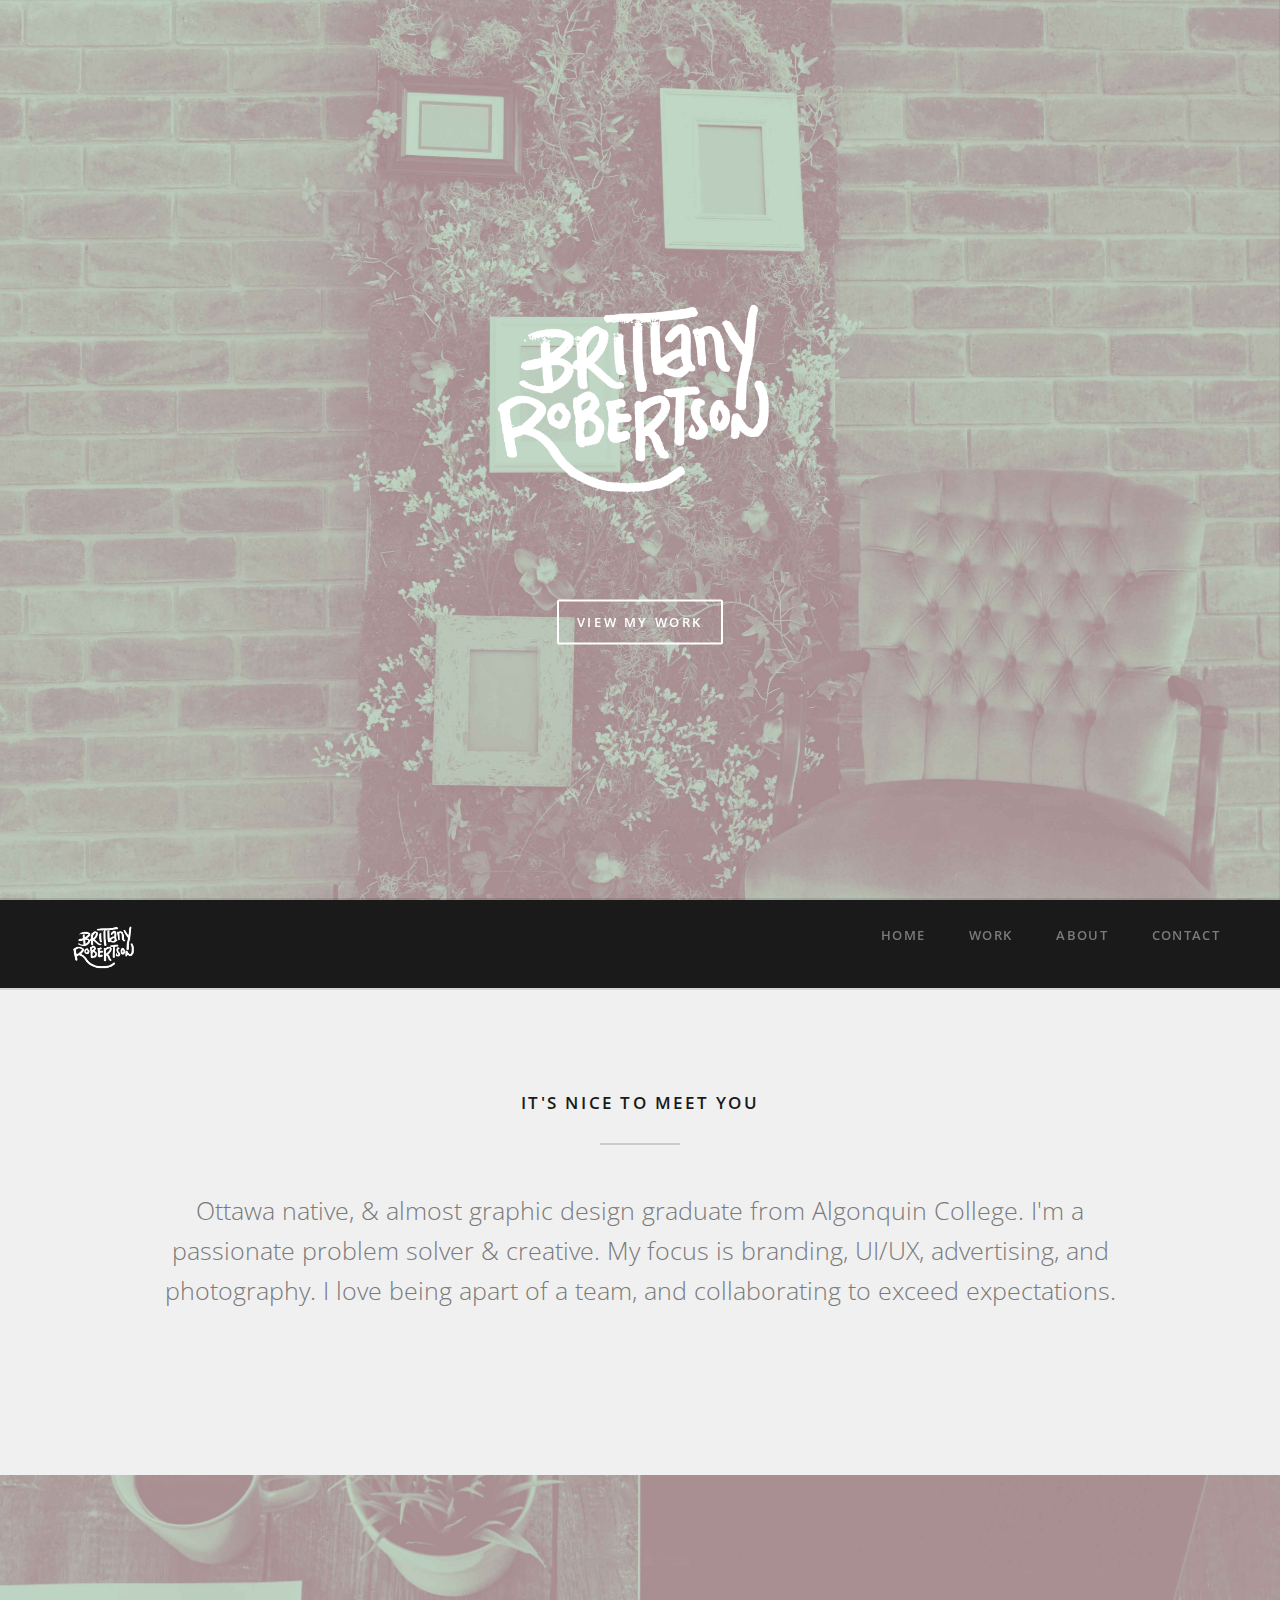
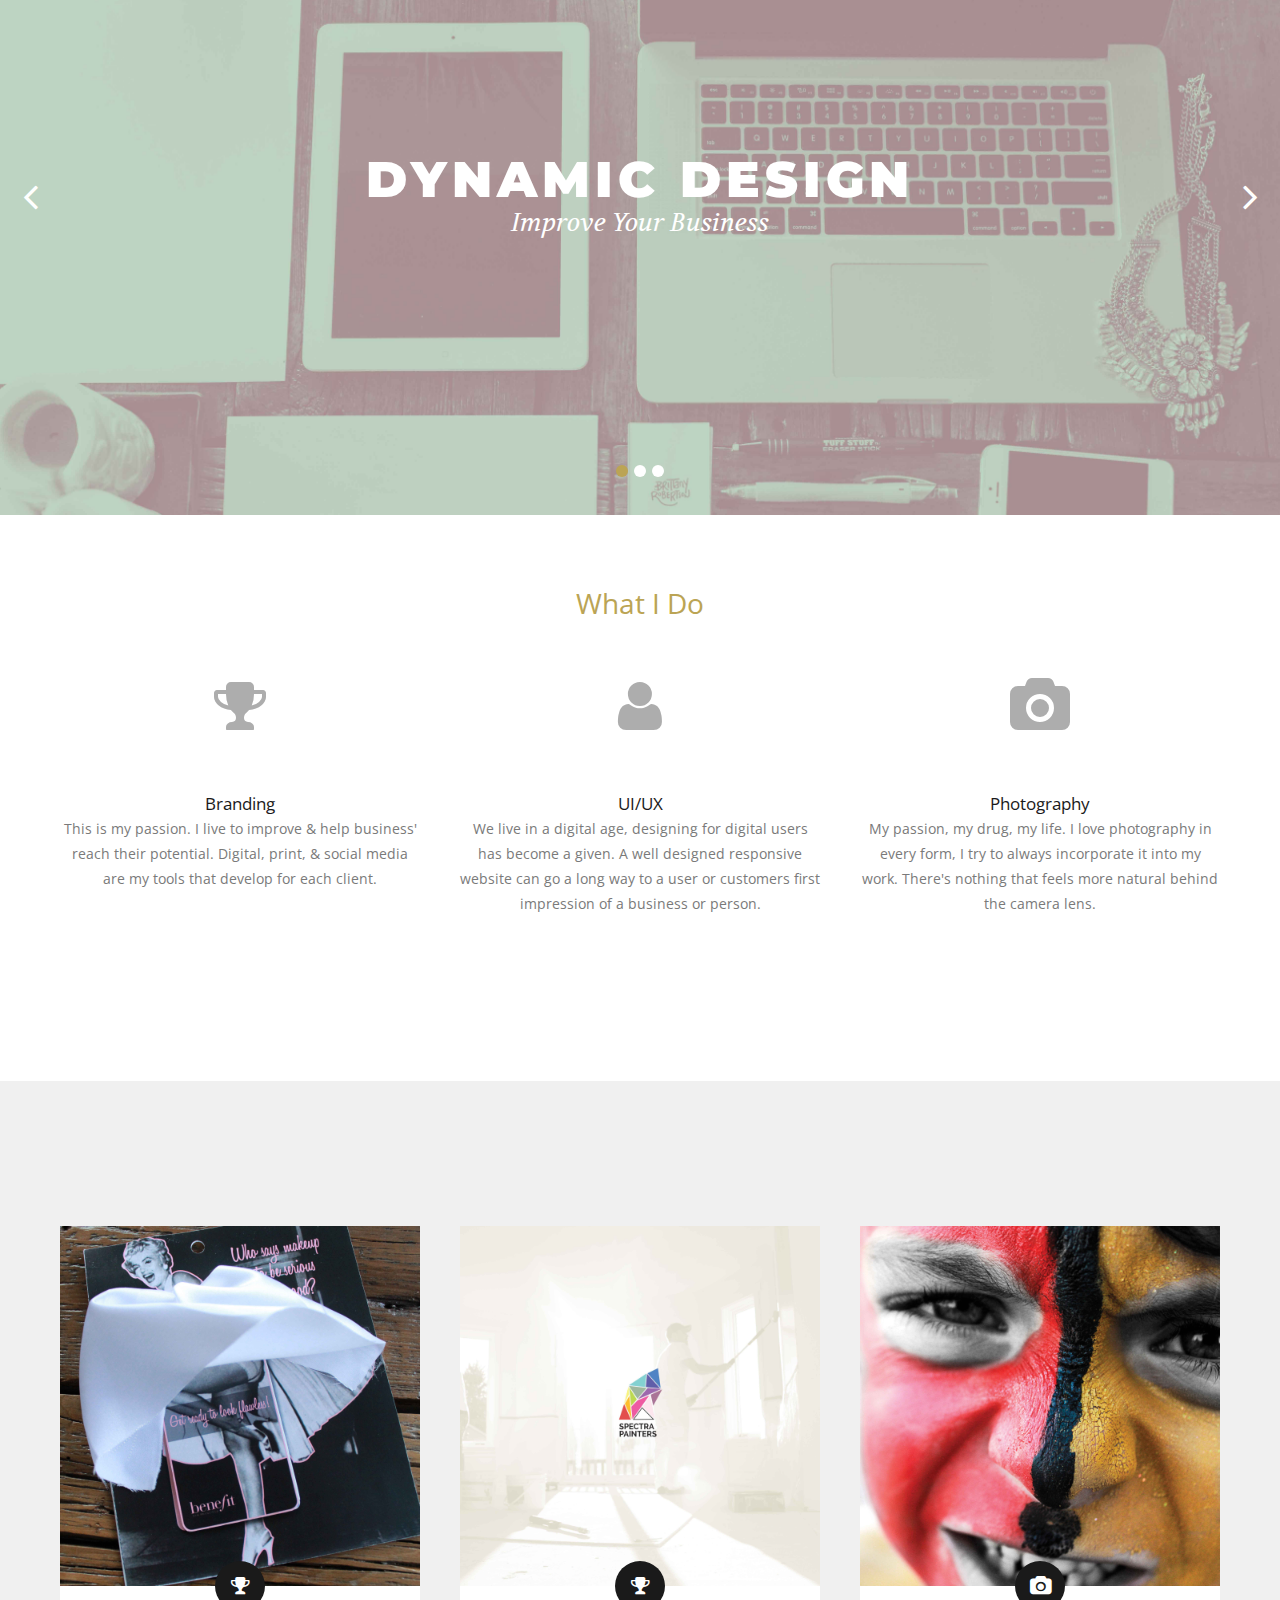
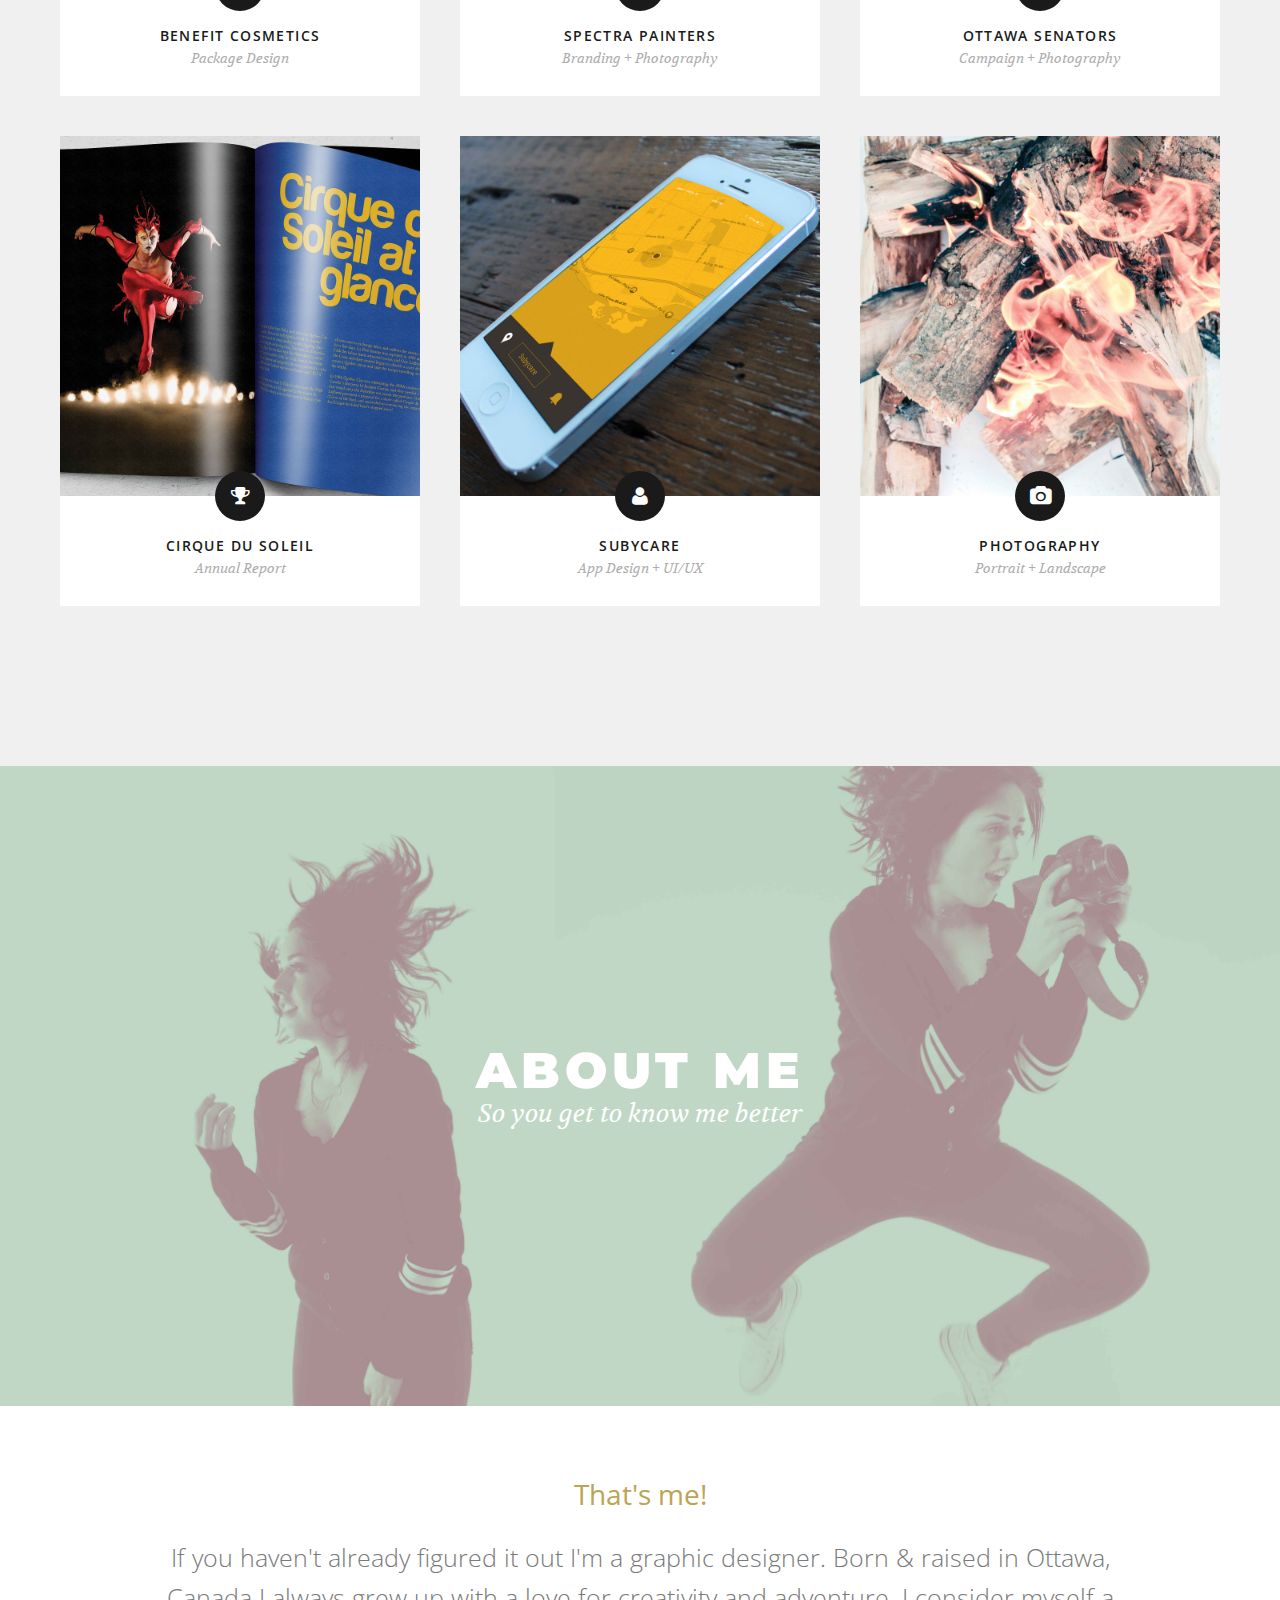
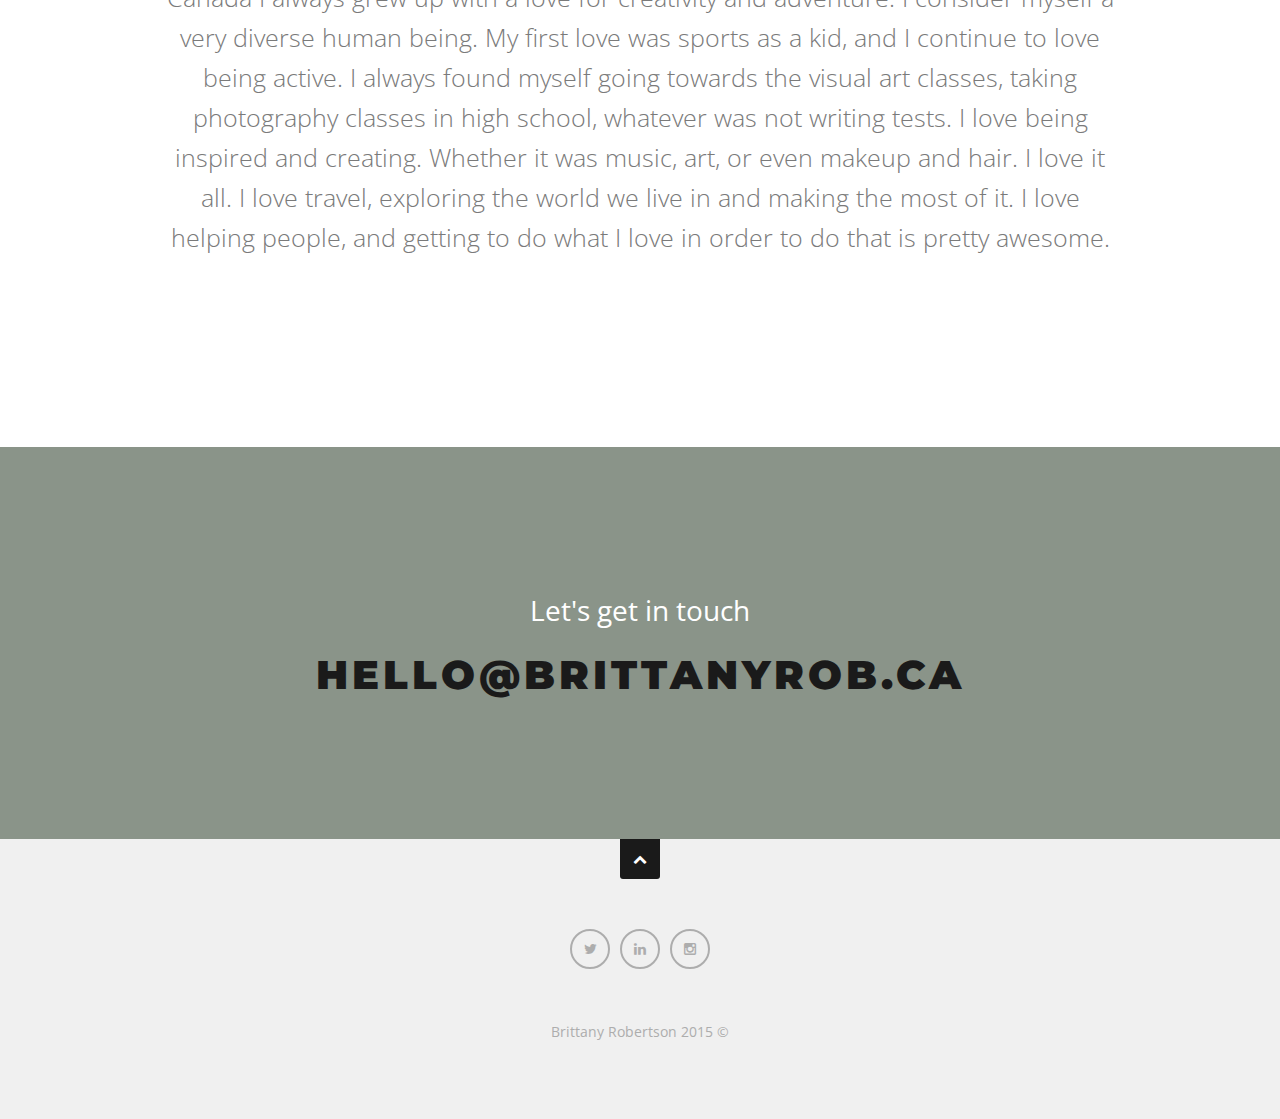
==== index.html @ 90fdb58c "." ====
<!DOCTYPE html>
<html lang="en">
<!--[if IE 7]><html lang="en" class="ie7"><![endif]-->
<!--[if IE 8]><html lang="en" class="ie8"><![endif]-->
<!--[if IE 9]><html lang="en" class="ie9"><![endif]-->
<!--[if (gt IE 9)|!(IE)]><html lang="en"><![endif]-->
<!--[if !IE]><html lang="en"><![endif]-->
<head>
	<meta charset="utf-8">
	<script src="js/lib/modernizr.js"></script>
	
	<!-- The title of your site -->
	<title>Brittany Robertson</title>
	
	<!-- Always make sure to check the robots tag -->
	<meta name="robots" content="index, nofollow">
	<meta name="graphic design portfolio" content="Brittany Robertson">
	<meta name="keywords" content="branding, design, photography">
	
	<!-- Essential viewport settings -->
	<meta name="viewport" content="width=device-width, initial-scale=1, maximum-scale=1, user-scalable=no">
	
	<!-- Fonts -->
	<link href='http://fonts.googleapis.com/css?family=Montserrat:400,700' rel='stylesheet' type='text/css'>
	<link href='http://fonts.googleapis.com/css?family=Open+Sans:400,300,700,800' rel='stylesheet' type='text/css'>
	<link href='http://fonts.googleapis.com/css?family=Volkhov:400,400italic' rel='stylesheet' type='text/css'>
	
	<!-- Essential stylesheets -->
	<link rel="stylesheet" href="css/loader.css">
	<link rel="stylesheet" href="css/lib/essentials.css">
	<link rel="stylesheet" href="css/lib/ytplayer.css">
	<link rel="stylesheet" href="css/lib/font-awesome.min.css">
	<link rel="stylesheet" href="css/lib/magnific-popup.css">
	<link rel="stylesheet" href="css/lib/jquery.bxslider.css">
	
	<!-- Main stylesheet -->
	<link rel="stylesheet" href="css/style.css">
	
	<!-- Favicon -->
	<link rel="shortcut icon" href="images/favicon.ico">
	
	<!--[if lt IE 9]>
		<script src="http://html5shim.googlecode.com/svn/trunk/html5.js"></script>
	<![endif]-->
</head>


<body>


	<!-- Preloader -->
	<div id="preloader">
		<div id="status">&nbsp;</div>
	</div>




	<!-- Home with advanced controlled background video -->
	<div id="home" class="home-wrap video">
		<div class="home-content">


			<!-- We're going to show this before the movie -->
			<div id="show-before" class="text-white">
			

				<!-- Introduction -->
				<img src="images/logo.png" alt="brittany-logo-home" width="402" height="">
				<p><a href="#work" class="button outline white smoothscroll">View my work</a></p>
			
				
			</div>


			<!-- We're going to show this after the movie and on mobile devices -->
			<div id="show-after" class="text-white">


				<!-- Logo and text -->
				<img src="images/logo.png" alt="magnum-logo-home" width="202" height="">
				


				<!-- Home menu -->
				<ul class="home-menu">
				<p><a href="#work" class="button outline white smoothscroll">View my work</a></p>
				</ul>


			</div>
		</div>
	</div>


	<!-- Background with youtube video -->
	<div class="video-container">
		<a id="video" class="fullscreen-video" data-property="{videoURL:'http://www.youtube.com/watch?v=RdIh8GiVR9I'}">The Video</a>
	</div>


	<!-- Video controls -->
	<div class="video-controls">
		<button onclick="jQuery('#video').pauseYTP()"><i class="fa fa-pause"></i></button>
		<button onclick="jQuery('#video').toggleVolume()"><i class="fa fa-volume-up"></i></button>
	</div>


	<!-- Background image to display before the video -->
	<div style="background-image: url('images/header.jpg');" class="fullscreen-img img-before"></div>


	<!-- Background image to display after the video and on mobile devices -->
	<div style="background-image: url('images/header.jpg');" class="fullscreen-img img-after"></div>




	<!-- Menu -->
	<div class="main-menu fixedmenu">
		<div class="menu-wrap">


			<!-- Your symbolic or typographic logo -->
			<a href="#home" class="smoothscroll"><img src="images/logo.png" alt="brittany logo color" width="298" height="" class="menu-logo"></a>
			<!--<h1><a href="#home" class="smoothscroll">Magnum</a></h1>-->


			<!-- The menu toggle -->
			<input type="checkbox" id="toggle" />
			<label for="toggle" class="toggle"></label>


			<!-- The menu items -->
			<ul class="menu">
				<li><a href="#home" class="smoothscroll">Home</a></li>
				<li><a href="#work" class="smoothscroll">Work</a></li>
				<li><a href="#about" class="smoothscroll">About</a></li>
				<!--<li><a href="#services" class="smoothscroll">Services</a></li>-->
				<li><a href="#contact" class="smoothscroll">Contact</a></li>
			</ul>


		</div>
	</div>




	<!-- Introduction text -->
	<section id="introduction" class="introduction">
		<div class="row">
			<div class="ten columns center">


				<!-- The title -->
				<div class="title">
					<h1>It's nice to meet you</h1>
					<hr>
				</div>

				<!-- Text and a button -->
				<p class="big thin">Ottawa native, & almost graphic design graduate from Algonquin College. I'm a passionate problem solver & creative. My focus is branding, UI/UX, advertising, and photography. I love being apart of a team, and collaborating to exceed expectations.</p>
				
			</div>
		</div>
	</section>

	<!-- Featured work -->
	<section id="work" class="featured-work">

		<!-- Featured work slider -->
		<div class="featured-work-slider">
			<ul class="bxslider" id="featured-work-slider">


				<!-- Slide 1 -->
				<li>
					<div style="background-image: url('images/desk.jpg')" class="header">
						<div class="header-center">
							<div class="centerdiv text-white">
								<h4 class="bigtext uppercase letterspace bold">Dynamic Design</h4>
								<h6 class="bigtext serif italic">Improve Your Business</h6>
							</div>
						</div>
					</div>
				</li>


				<!-- Slide 2 -->
				<li>
					<div style="background-image: url('images/spectra.jpg')" class="header">
						<div class="header-center">
							<div class="centerdiv text-white">
								<h4 class="bigtext uppercase letterspace bold">Growth</h4>
								<h6 class="bigtext serif italic">Never stop improving</h6>
							</div>
						</div>
					</div>
				</li>


				<!-- Slide 3 -->
				<li>
					<div style="background-image: url('images/benefit.jpg')" class="header">
						<div class="header-center">
							<div class="centerdiv text-white">
								<h4 class="bigtext uppercase letterspace bold">Get Connected</h4>
								<h6 class="bigtext serif italic">Use every platform</h6>
							</div>
						</div>
					</div>
				</li>


			</ul>
		</div>


		<!-- Intro text -->
		<div class="row">
			<div class="ten columns center">
				<h2 class="text-color">What I Do</h2>
				<p class="big thin"></p>
			</div>
		</div>


		<!-- 3 Columns -->
		<div class="row">


			<!-- Column 1 -->
			<div class="four columns">
				<p><i class="fa fa-trophy icon huge"></i></p>
				<h4>Branding</h4>
				<p>This is my passion. I live to improve & help business' reach their potential. Digital, print, & social media are my tools that develop for each client.</p>
			</div>


			<!-- Column 2 -->
			<div class="four columns">
				<p><i class="fa fa-user icon huge"></i></p>
				<h4>UI/UX</h4>
				<p>We live in a digital age, designing for digital users has become a given. A well designed responsive website can go a long way to a user or customers first impression of a business or person.</p>
			</div>


			<!-- Column 3 -->
			<div class="four columns">
				<p><i class="fa fa-camera icon huge"></i></p>
				<h4>Photography</h4>
				<p>My passion, my drug, my life. I love photography in every form, I try to always incorporate it into my work. There's nothing that feels more natural behind the camera lens.</p>
			</div>


		</div>
	</section>




	<!-- More work -->
	<section id="more-work" class="more-work">
		<div class="row">
			<div class="twelve columns margin-bottom">


			</div>
		</div>


		<!-- Thumbnails -->
		<div class="row margin">


			<!-- Portfolio thumb 1 -->
		<div class="four columns medium-six columns small-twelve columns fade-it">
				<div class="portfolio-thumb">
					<a class="popup-gallery" href="images/benefit-square.jpg">
					<a class="popup-gallery" href="images/benefit-square-2.jpg">
					<a class="popup-gallery" href="images/benefit-square-3.jpg">
					<a class="popup-gallery" href="images/benefit-square-4.jpg">
						<img src="images/benefit-square.jpg" alt="placeholder-thumbnail">
						<i class="fa fa-trophy"></i>
						<b>Benefit Cosmetics</b>
						<em>Package Design</em>
					</a>
				</div>
			</div>


			<!-- Portfolio thumb 2 -->
				<div class="four columns medium-six columns small-twelve columns fade-it">
				<div class="portfolio-thumb">
					<a class="popup-gallery" href="images/benefit.jpg">
					<a class="popup-gallery" href="images/spectra.jpg">
					<a class="popup-gallery" href="images/benefit-1.jpg">
					<a class="popup-gallery" href="images/benefit.jpg">
						<img src="images/spectra-square.jpg" alt="placeholder-thumbnail">
						<i class="fa fa-trophy"></i>
						<b>Spectra Painters</b>
						<em>Branding + Photography</em>
					</a>
				</div>
			</div>


			<!-- Portfolio thumb 3 -->
			<div class="four columns medium-six columns small-twelve columns fade-it">
				<div class="portfolio-thumb">
					<a class="popup-gallery" href="images/benefit.jpg">
					<a class="popup-gallery" href="images/spectra.jpg">
					<a class="popup-gallery" href="images/benefit-1.jpg">
					<a class="popup-gallery" href="images/benefit.jpg">
						<img src="images/sens-square.jpg" alt="placeholder-thumbnail">
						<i class="fa fa-camera"></i>
						<b>Ottawa Senators</b>
						<em>Campaign + Photography</em>
					</a>
				</div>
			</div>


			<!-- Portfolio thumb 4 -->
			<div class="four columns medium-six columns small-twelve columns fade-it">
				<div class="portfolio-thumb">
					<a class="popup-gallery" href="images/benefit.jpg">
					<a class="popup-gallery" href="images/spectra.jpg">
					<a class="popup-gallery" href="images/benefit-1.jpg">
					<a class="popup-gallery" href="images/benefit.jpg">
						<img src="images/cirque-square.jpg" alt="placeholder-thumbnail">
						<i class="fa fa-trophy"></i>
						<b>Cirque Du Soleil</b>
						<em>Annual Report</em>
					</a>
				</div>
			</div>


			<!-- Portfolio thumb 5 -->
			<div class="four columns medium-six columns small-twelve columns fade-it">
				<div class="portfolio-thumb">
					<a class="popup-gallery" href="images/benefit.jpg">
					<a class="popup-gallery" href="images/spectra.jpg">
					<a class="popup-gallery" href="images/benefit-1.jpg">
					<a class="popup-gallery" href="images/benefit.jpg">
						<img src="images/subycare-square.jpg" alt="placeholder-thumbnail">
						<i class="fa fa-user"></i>
						<b>Subycare</b>
						<em>App Design + UI/UX</em>
					</a>
				</div>
			</div>


			<!-- Portfolio thumb 6 -->
			<div class="four columns medium-six columns small-twelve columns fade-it">
				<div class="portfolio-thumb">
					<a class="popup-gallery" href="images/benefit.jpg">
					<a class="popup-gallery" href="images/spectra.jpg">
					<a class="popup-gallery" href="images/benefit-1.jpg">
					<a class="popup-gallery" href="images/benefit.jpg">
						<img src="images/fire-square.jpg" alt="placeholder-thumbnail">
						<i class="fa fa-camera"></i>
						<b>Photography</b>
						<em>Portrait + Landscape</em>
					</a>
				</div>
			</div>


		</div>
	</section>

	<!-- About me -->
	<section id="about" class="about">

		<!-- About header -->
		<div style="background-image: url('images/me.jpg')" class="header">
			<div class="header-center">
				<div class="centerdiv text-white">


					<!-- Text on the header -->
					<h4 class="bigtext uppercase letterspace bold">About Me</h4>
					<h6 class="bigtext serif italic">So you get to know me better</h6>


				</div>
			</div>
		</div>


		<!-- About introduction -->
		<div class="row">
			<div class="ten columns center margin-bottom">
				<h2 class="text-color">That's me!</h2>
				<p class="big thin">If you haven't already figured it out I'm a graphic designer. Born & raised in Ottawa, Canada I always grew up with a love for creativity and adventure. I consider myself a very diverse human being. My first love was sports as a kid, and I continue to love being active. I always found myself going towards the visual art classes, taking photography classes in high school, whatever was not writing tests. I love being inspired and creating. Whether it was music, art, or even makeup and hair. I love it all. I love travel, exploring the world we live in and making the most of it. I love helping people, and getting to do what I love in order to do that is pretty awesome.</p>
			</div>
		</div>


		</div>
	</section>




	<!-- Services 
	<section id="services" class="services">
		<div class="row">
			<div class="twelve columns">


				<!-- The title 
				<div class="title">
					<h1>Services</h1>
					<hr>
				</div>


				<!-- Slider controls 
				<h2 class="text-color">How may I help you today?</h2>
				<p>
					<a id="services-prev" href="javascript:void(0)"><i class="fa fa-chevron-left icon arrow-next outline color attached"></i></a>
					<a id="services-next" href="javascript:void(0)"><i class="fa fa-chevron-right icon arrow-prev outline color attached"></i></a>
				</p>


			</div>
		</div>


		<!-- Services slider 
		<div class="row">
			<div class="list_carousel">
				<ul id="services-slider">


					<!-- Service 1 
					<li class="service-item">
						<img src="images/placeholder-service.png" alt="placeholder-service">
						<i class="fa fa-trophy"></i>
						<h4>Branding</h4>
						<p> Lorem ipsum dolor sit amet, consectetuer adipiscing elit. Aenean commodo ligula eget dolor aenean massa branding.</p>
						<h5 class="serif italic">Starting at $599,00</h5>
						<ul>
							<li>8 Concept Sketches</li>
							<li>2 Premium Fonts</li>
							<li>Free Burgers</li>
						</ul>
						<p><a href="#contact" class="button outline smoothscroll">Order service</a></p>
					</li>


					<!-- Service 2 
					<li class="service-item">
						<img src="images/placeholder-service.png" alt="placeholder-service">
						<i class="fa fa-star"></i>
						<h4>Graphic Design</h4>
						<p> Lorem ipsum dolor sit amet, consectetuer adipiscing elit. Aenean commodo ligula eget dolor aenean massa design.</p>
						<h5 class="serif italic">Starting at $699,00</h5>
						<ul>
							<li>16 Hours Designing</li>
							<li>Card Designs Included</li>
							<li>Free Soda's</li>
						</ul>
						<p><a href="#contact" class="button outline smoothscroll">Order service</a></p>
					</li>


					<!-- Service 3 
					<li class="service-item">
						<img src="images/placeholder-service.png" alt="placeholder-service">
						<i class="fa fa-camera-retro"></i>
						<h4>Photography</h4>
						<p> Lorem ipsum dolor sit amet, consectetuer adipiscing elit. Aenean commodo ligula eget dolor aenean massa photo.</p>
						<h5 class="serif italic">Starting at $799,00</h5>
						<ul>
							<li>8 Hours Shooting</li>
							<li>Lightbox Effects</li>
							<li>Free Candy</li>
						</ul>
						<p><a href="#contact" class="button outline smoothscroll">Order service</a></p>
					</li>


					<!-- Service 4 
					<li class="service-item">
						<img src="images/placeholder-service.png" alt="placeholder-service">
						<i class="fa fa-desktop"></i>
						<h4>Webdesign</h4>
						<p> Lorem ipsum dolor sit amet, consectetuer adipiscing elit. Aenean commodo ligula eget dolor aenean massa webdesign.</p>
						<h5 class="serif italic">Starting at $899,00</h5>
						<ul>
							<li>24 Hours Designing</li>
							<li>Unlimited Colors</li>
							<li>Free Pixels</li>
						</ul>
						<p><a href="#contact" class="button outline smoothscroll">Order service</a></p>
					</li>


				</ul>
				<div class="clearfix"></div>
			</div>
		</div>
	</section>




	<!-- Quotes 
	<section class="quote">
		<div class="header medium">
			<div class="header-center">
				<div class="centerdiv text-white">
					<ul id="quote-slider" class="bxslider">


						<!-- Quote 1 
						<li>
							<h4 class="bigtext"><q>There's a difference between showing info and telling stories.</q></h4>
							<h6 class="bigtext serif italic">&mdash; J. Doe, CEO Company Inc &mdash;</h6>
						</li>


						<!-- Quote 2 
						<li>
							<h4 class="bigtext"><q>Magnum is made to tell a story.</q></h4>
							<h6 class="bigtext serif italic">&mdash; T. Sawyer, Freelance Developer &mdash;</h6>
						</li>


						<!-- Quote 3 
						<li>
							<h4 class="bigtext"><q>Design is where science and art break even</q></h4>
							<h6 class="bigtext serif italic">&mdash; R. Mathew &mdash;</h6>
						</li>


					</ul>
				</div>
			</div>
		</div>
		<a href="javascript:void(0)" id="quote-prev" class="bx-outer-prev"></a>
		<a href="javascript:void(0)" id="quote-next" class="bx-outer-next"></a>
	</section>

//-->


	<!-- Contact -->
	<section id="contact" class="contact">
		<div class="row">
			<div class="ten columns center">


				<!-- The title -->
				<div class="title">
					
					
				</div>


				<!-- Intro text -->
				<h2 class="text-white">Let's get in touch</h2>
				<a href="mailto:hello@brittanyrob.ca"><h5 class="bigtext letterspace uppercase bold no-margin">hello@brittanyrob.ca</h5>
				
				
			</div>
		</div>
	</section>
	


	<!-- The footer -->
	<section class="footer-two">
		<div class="row">
			<div class="twelve columns">


				<!-- Back to top button -->
				<p><a href="#home" class="smoothscroll"><i class="fa fa-chevron-up icon arrow-top"></i></a></p>


				<!-- Social icons -->
				<p>
					<a href="https://twitter.com/brittanyrob"><i class="fa fa-twitter icon outline light"></i></a>
					<a href="https://www.linkedin.com/profile/view?id=228797500&trk=hp-identity-photo"><i class="fa fa-linkedin icon outline light"></i></a>
					<a href="https://instagram.com/brittanyrob/"><i class="fa fa-instagram icon outline light"></i></a>
				</p>


				<!-- Credits -->
				<p class="text-light">Brittany Robertson 2015 © <a href="http://themeforest.net/user/Pixel-Stuff" target="blank" class="underline"></a><br>
				 <i class=""></i></p>


			</div>
		</div>
	</section>


	<!-- Javascript -->
	<script src="js/lib/jquery.min.js"></script>
	<script src="js/lib/jquery.fittext.js"></script>
	<script src="js/lib/jquery.magnific-popup.min.js"></script>
	<script src="js/lib/jquery.bxslider.min.js"></script>
	<script src="js/lib/jquery.sticky.js"></script>
	<script src="js/lib/jquery.equal.js"></script>
	
	<!-- Basic functions -->
	<script src="js/main.js"></script>
	
	<!-- Specific functions for this page -->
	<script src="js/lib/jquery.ytplayer.js"></script>
	<script src="js/index.js"></script>
	
	<!-- Scripts for the services slider -->
	<script src="js/lib/jquery.touchswipe.min.js"></script>
	<script src="js/lib/jquery.caroufredsel.min.js"></script>
	<script src="js/services-slider.js"></script>


	<!-- Preloader -->
	<script type="text/javascript">
		//<![CDATA[
		$(window).load(function() { // makes sure the whole site is loaded
			$('#status').fadeOut(); // will first fade out the loading animation
				$('#preloader').delay(350).fadeOut('slow'); // will fade out the white DIV that covers the website.
			$('body').delay(350).css({'overflow-y':'visible'});
		})
		//]]>
	</script>


</body>
</html>
---- css/loader.css ----
#preloader {
position: fixed;
top: 0;
left: 0;
right: 0;
bottom: 0;
background-color: #ffffff;
z-index: 999;
}

#status {
width: 200px;
height: 200px;
position: absolute;
left: 50%;
top: 50%;
background-image: url(../images/status.gif);
background-repeat: no-repeat;
background-position: center;
margin: -100px 0 0 -100px;
}
---- css/lib/essentials.css ----
html, body {
height: 100%;
min-height: 100#;
}

body {
overflow-x: hidden;
padding: 0;
}

/* Tim Pietrusky advanced checkbox hack (Android <= 4.1.2) */
body{ -webkit-animation: bugfix infinite 1s; }
@-webkit-keyframes bugfix { from {padding:0;} to {padding:0;} }

/* Eric Meyer's Reset CSS v2.0 - http://cssreset.com */
html,body,div,span,applet,object,iframe,h1,h2,h3,h4,h5,h6,p,blockquote,pre,a,abbr,acronym,address,big,cite,code,del,dfn,em,img,ins,kbd,q,s,samp,small,strike,strong,sub,sup,tt,var,b,u,i,center,dl,dt,dd,ol,ul,li,fieldset,form,label,legend,table,caption,tbody,tfoot,thead,tr,th,td,article,aside,canvas,details,embed,figure,figcaption,footer,header,hgroup,menu,nav,output,ruby,section,summary,time,mark,audio,video{border:0;font-size:100%;font:inherit;vertical-align:baseline;margin:0;padding:0}article,aside,details,figcaption,figure,footer,header,hgroup,menu,nav,section{display:block}body{line-height:1}ol,ul{list-style:none}blockquote,q{quotes:none}blockquote:before,blockquote:after,q:before,q:after{content:none}table{border-collapse:collapse;border-spacing:0}

/* Other resets */
* {
margin: 0;
padding: 0;
border: 0;
-webkit-tap-highlight-color: rgba(255, 255, 255, 0)!important; 
-webkit-focus-ring-color: rgba(255, 255, 255, 0)!important; 
outline: none!important;
}

/* Typography resets */
html {
font-size: 1em; /* 1 */
-webkit-text-size-adjust: 1em; /* 2 */
-ms-text-size-adjust: 1em; /* 2 */
}

body {
vertical-align: baseline;
}

html,
button,
input,
select,
textarea {
font-family: sans-serif;
}

/* Apply a natural box layout model to all elements */
*, *:before, *:after {
-webkit-box-sizing: border-box;
-moz-box-sizing: border-box;
box-sizing: border-box;
}

/* No outlines */
a:focus {
outline: 0;
}

a:hover,
a:active {
outline: 0;
}

/* Responsive images placed in a row to save a conflict with fullscreen background images */
.row img {
max-width: 100%;
vertical-align: middle;
}

/* Iframes */
iframe {
border: 0;
}

iframe,
object,
embed {
max-width: 100%;
}

/* Code */
pre {
white-space: pre-wrap;
white-space: -moz-pre-wrap;
white-space: -pre-wrap;
white-space: -o-pre-wrap;
word-wrap: break-word;
}

pre {
padding: 10px;
background: #eeeeee;
border: 1px solid #cccccc;
white-space: pre-wrap;
}

pre code {
color: #333333;
}

code {
font-family: Courier New, monospace;
font-size: 14px;
}

code span {
color: #33aa33;
font-weight: bold;
}

/* Standard form elements */
form {
margin: 0;
padding: 0;
display: block;
}

input[type=text],
input[type=url],
input[type=tel],
input[type=number],
input[type=email],
textarea {
width: 100%;
height: 40px;
display: block;
border: 2px solid #ffffff;
background: #ffffff;
font-size: 16px;
padding-left: 6px;
border-radius: 0;
margin-bottom: 20px;
}

textarea {
padding-top: 9px;
overflow: auto;
vertical-align: top;
resize: none;
}

.placeholder {
color: #808080;
}

:-moz-placeholder {
color: #808080;
}

::-moz-placeholder {
color: #808080;
}

:-ms-input-placeholder {
color: #808080;
}

::-webkit-input-placeholder {
color: #808080;
}

input:focus,
textarea:focus {
outline: 0;
border-color: #c0c0c0;
color: #333333;
}

input.error,
textarea.error {
border-color: red;
}

/* Shape effects */
.circle {
-webkit-border-radius: 50%;
		border-radius: 50%; 
}

.rounded {
-webkit-border-radius: 5px;
		border-radius: 5px;
}

/* Aligning */
.alignleft,
img.alignleft {
text-align: left;
}

.alignright,
img.alignright {
text-align: right;
}

.aligncenter,
img.aligncenter {
text-align: center;
}

.alignnone,
img.alignnone {
text-align: inherit;
}

img.alignleft {
display: inline-block;
float: left;
margin-right: 25px;
margin-bottom: 25px;
}

img.alignright {
display: inline-block;
float: right;
margin-left: 25px;
margin-bottom: 25px;
}

img.aligncenter {
display: block;
margin: 0 auto 25px;
}

img:after {
clear: both;
}

/* Margins */
img {
margin-bottom: 25px;
}

.no-margin {
margin-top: 0;
margin-bottom: 0;
}

.margin-all {
margin: 25px;
}

.margin {
margin-top: 25px;
margin-bottom: 25px;
}

.margin-top {
margin-top: 25px;
}

.margin-bottom {
margin-bottom: 25px;
}

.margin-big {
margin-top: 50px;
margin-bottom: 50px;
}

.margin-all-big {
margin: 50px;
}

.margin-top-big {
margin-top: 50px;
}

.margin-bottom-big {
margin-bottom: 50px;
}

.margin-small {
margin-top: 10px;
margin-bottom: 10px;
}

.margin-all-small {
margin: 10px;
}

.margin-top-small {
margin-top: 10px;
}

.margin-bottom-small {
margin-bottom: 10px;
}

/* Styles for Magnific Popup */
.mfp-container {
padding: 0;
}

.inline-popup {
position: relative;
background: #ffffff;
padding: 20px;
width: auto;
max-width: 600px;
margin: 0 auto;
}

.inline-popup.fullheight {
height: 100%;
min-height: 100vh;
}

.inline-popup.fullscreen {
width: 100%;
max-width: 100%;
height: 100%;
min-height: 100vh;
}

.soundcloud-popup .mfp-iframe {
height: 182px;
}

/*
Default grid
Large grid - 1200+ screens
Tablet grid - Tablet portrait
Medium grid - Smartphone landscape
Small grid - Smartphone portrait
Clearing the grid
*/

/* Default 960 grid with 40px gutter */
.row { position: relative; width: 960px; margin: 0 auto; }
.column, .columns { float: left; display: inline; margin-left: 20px; margin-right: 20px; }
.row.margin > .column, .row.margin > .columns { margin: 20px; }
.row.margin-bottom > .column, .row.margin-bottom > .columns { margin-bottom: 40px; }

/* Base grid */
.one.column,
.one.columns { width: 40px; }
.two.columns { width: 120px; }
.three.columns { width: 200px; }
.four.columns { width: 280px; }
.five.columns { width: 360px; }
.six.columns { width: 440px; }
.seven.columns { width: 520px; }
.eight.columns { width: 600px; }
.nine.columns { width: 680px; }
.ten.columns { width: 760px; }
.eleven.columns { width: 840px; }
.twelve.columns { width: 920px; }

/* Offsets */
.offset-by-one { margin-left: 100px; }
.offset-by-two { margin-left: 180px; }
.offset-by-three { margin-left: 260px; }
.offset-by-four { margin-left: 340px; }
.offset-by-five { margin-left: 420px; }
.offset-by-six { margin-left: 500px; }
.offset-by-seven { margin-left: 580px; }
.offset-by-eight { margin-left: 660px; }
.offset-by-nine { margin-left: 740px; }
.offset-by-ten { margin-left: 820px; }
.offset-by-eleven { margin-left: 900px; }

/* Centering the grid */
.one.column.center,
.one.columns.center { margin-left: 460px; }
.two.columns.center { margin-left: 420px; }
.three.columns.center { margin-left: 380px; }
.four.columns.center { margin-left: 340px; }
.five.columns.center { margin-left: 300px; }
.six.columns.center { margin-left: 260px; }
.seven.columns.center { margin-left: 220px; }
.eight.columns.center { margin-left: 180px; }
.nine.columns.center { margin-left: 140px; }
.ten.columns.center { margin-left: 100px; }
.eleven.columns.center { margin-left: 60px; }
.twelve.columns.center { margin-left: 20px; }

/* Large */
@media only screen and (min-width: 1200px) {

.row { width: 1200px; }
.column, .columns { margin-left: 20px; margin-right: 20px; }
.row.margin > .column, .row.margin > .columns { margin: 20px; }
.row.margin-bottom > .column, .row.margin-bottom > .columns { margin-bottom: 40px; }

.one.column,
.one.columns { width: 60px; }
.two.columns { width: 160px; }
.three.columns { width: 260px; }
.four.columns { width: 360px; }
.five.columns { width: 460px; }
.six.columns { width: 560px; }
.seven.columns { width: 660px; }
.eight.columns { width: 760px; }
.nine.columns { width: 860px; }
.ten.columns { width: 960px; }
.eleven.columns { width: 1060px; }
.twelve.columns { width: 1160px; }

/* Offsets */
.offset-by-one { margin-left: 120px; }
.offset-by-two { margin-left: 220px; }
.offset-by-three { margin-left: 320px; }
.offset-by-four { margin-left: 420px; }
.offset-by-five { margin-left: 520px; }
.offset-by-six { margin-left: 620px; }
.offset-by-seven { margin-left: 720px; }
.offset-by-eight { margin-left: 820px; }
.offset-by-nine { margin-left: 920px; }
.offset-by-ten { margin-left: 1020px; }
.offset-by-eleven { margin-left: 1120px; }

/* Centering the grid */
.one.column.center,
.one.columns.center { margin-left: 570px; }
.two.columns.center { margin-left: 520px; }
.three.columns.center { margin-left: 470px; }
.four.columns.center { margin-left: 420px; }
.five.columns.center { margin-left: 370px; }
.six.columns.center { margin-left: 320px; }
.seven.columns.center { margin-left: 270px; }
.eight.columns.center { margin-left: 220px; }
.nine.columns.center { margin-left: 170px; }
.ten.columns.center { margin-left: 120px; }
.eleven.columns.center { margin-left: 70px; }
.twelve.columns.center { margin-left: 20px; }

}

/* Tablet */
@media only screen and (min-width: 768px) and (max-width: 959px) {

.row { width: 720px; }
.column, .columns { margin-left: 15px; margin-right: 15px; }
.row.margin > .column, .row.margin > .columns { margin: 15px; }
.row.margin-bottom > .column, .row.margin-bottom > .columns { margin-bottom: 30px; }

.one.column,
.one.columns { width: 30px; }
.two.columns { width: 90px; }
.three.columns { width: 150px; }
.four.columns { width: 210px; }
.five.columns { width: 270px; }
.six.columns { width: 330px; }
.seven.columns { width: 390px; }
.eight.columns { width: 450px; }
.nine.columns { width: 510px; }
.ten.columns { width: 570px; }
.eleven.columns { width: 630px; }
.twelve.columns { width: 690px; }

/* Offsets */
.offset-by-one { margin-left: 75px; }
.offset-by-two { margin-left: 135px; }
.offset-by-three { margin-left: 195px; }
.offset-by-four { margin-left: 255px; }
.offset-by-five { margin-left: 315px; }
.offset-by-six { margin-left: 375px; }
.offset-by-seven { margin-left: 435px; }
.offset-by-eight { margin-left: 495px; }
.offset-by-nine { margin-left: 555px; }
.offset-by-ten { margin-left: 615px; }
.offset-by-eleven { margin-left: 675px; }

/* Centering the grid */
.one.column.center,
.one.columns.center { margin-left: 345px; }
.two.columns.center { margin-left: 315px; }
.three.columns.center { margin-left: 285px; }
.four.columns.center { margin-left: 255px; }
.five.columns.center { margin-left: 225px; }
.six.columns.center { margin-left: 195px; }
.seven.columns.center { margin-left: 165px; }
.eight.columns.center { margin-left: 135px; }
.nine.columns.center { margin-left: 105px; }
.ten.columns.center { margin-left: 75px; }
.eleven.columns.center { margin-left: 45px; }
.twelve.columns.center { margin-left: 15px; }

/* Special layout grid */
.tablet-one.column,
.tablet-one.columns { width: 30px; }
.tablet-two.columns { width: 90px; }
.tablet-three.columns { width: 150px; }
.tablet-four.columns { width: 210px; }
.tablet-five.columns { width: 270px; }
.tablet-six.columns { width: 330px; }
.tablet-seven.columns { width: 390px; }
.tablet-eight.columns { width: 450px; }
.tablet-nine.columns { width: 510px; }
.tablet-ten.columns { width: 570px; }
.tablet-eleven.columns { width: 630px; }
.tablet-twelve.columns { width: 690px; }

}

/* Medium */
@media only screen and (min-width: 480px) and (max-width: 767px) {

.row { width: 480px; }
.columns, .column { margin-left: 8px; margin-right: 8px; }
.row.margin > .column, .row.margin > .columns { margin: 8px; }
.row.margin-bottom > .column, .row.margin-bottom > .columns { margin-bottom: 16px; }

.one.column,
.one.columns,
.two.columns,
.three.columns,
.four.columns,
.five.columns,
.six.columns,
.seven.columns,
.eight.columns,
.nine.columns,
.ten.columns,
.eleven.columns,
.twelve.columns { width: 464px; }

/* Offsets */
.offset-by-one,
.offset-by-two,
.offset-by-three,
.offset-by-four,
.offset-by-five,
.offset-by-six,
.offset-by-seven,
.offset-by-eight,
.offset-by-nine,
.offset-by-ten,
.offset-by-eleven { margin-left: 8px; }

/* Centering the grid */
.one.column.center,
.one.columns.center,
.two.columns.center,
.three.columns.center,
.four.columns.center,
.five.columns.center,
.six.columns.center,
.seven.columns.center,
.eight.columns.center,
.nine.columns.center,
.ten.columns.center,
.eleven.columns.center,
.twelve.columns.center { margin-left: 8px; }

/* Special layout grid */
.medium-one.column,
.medium-one.columns { width: 24px; }
.medium-two.columns { width: 64px; }
.medium-three.columns { width: 104px; }
.medium-four.columns { width: 144px; }
.medium-five.columns { width: 184px; }
.medium-six.columns { width: 224px; }
.medium-seven.columns { width: 264px; }
.medium-eight.columns { width: 304px; }
.medium-nine.columns { width: 344px; }
.medium-ten.columns { width: 384px; }
.medium-eleven.columns { width: 424px; }
.medium-twelve.columns { width: 464px; }

}

/* Small */
@media only screen and (max-width: 479px) {

.row { width: 312px; }
.columns, .column { margin-left: 5px; margin-right: 5px; }
.row.margin > .column, .row.margin > .columns { margin: 5px; }
.row.margin-bottom > .column, .row.margin-bottom > .columns { margin-bottom: 10px; }

.one.column,
.one.columns,
.two.columns,
.three.columns,
.four.columns,
.five.columns,
.six.columns,
.seven.columns,
.eight.columns,
.nine.columns,
.ten.columns,
.eleven.columns,
.twelve.columns { width: 302px; }

/* Offsets */
.offset-by-one,
.offset-by-two,
.offset-by-three,
.offset-by-four,
.offset-by-five,
.offset-by-six,
.offset-by-seven,
.offset-by-eight,
.offset-by-nine,
.offset-by-ten,
.offset-by-eleven { margin-left: 5px; }

/* Centering the grid */
.one.column.center,
.one.columns.center,
.two.columns.center,
.three.columns.center,
.four.columns.center,
.five.columns.center,
.six.columns.center,
.seven.columns.center,
.eight.columns.center,
.nine.columns.center,
.ten.columns.center,
.eleven.columns.center,
.twelve.columns.center { margin-left: 5px; }

/* Special layout grid */
.small-one.column,
.small-one.columns { width: 16px; }
.small-two.columns { width: 42px; }
.small-three.columns { width: 68px; }
.small-four.columns { width: 94px; }
.small-five.columns { width: 120px; }
.small-six.columns { width: 146px; }
.small-seven.columns { width: 172px; }
.small-eight.columns { width: 198px; }
.small-nine.columns { width: 224px; }
.small-ten.columns { width: 250px; }
.small-eleven.columns { width: 276px; }
.small-twelve.columns { width: 302px; }

}

/* Clearing the grid */
/* Use clearfix class on parent to clear nested columns, or wrap each row of columns in a <div class="row"> */
.row:after {
content: "\0020";
display: block;
height: 0;
clear: both;
visibility: hidden;
}

.clearfix:before,
.clearfix:after,
.row:before,
.row:after {
content: '\0020';
display: block;
overflow: hidden;
visibility: hidden;
width: 0;
height: 0;
}

.row:after,
.clearfix:after {
clear: both;
}

.row,
.clearfix {
zoom: 1;
}

/* You can also use a <br class="clear"> to clear columns */
.clear {
clear: both;
display: block;
overflow: hidden;
visibility: hidden;
width: 0;
height: 0;
}
---- css/lib/ytplayer.css ----
/*
* ******************************************************************************
*  jquery.mb.components
*  file: YTPlayer.css
*
*  Copyright (c) 2001-2013. Matteo Bicocchi (Pupunzi);
*  Open lab srl, Firenze - Italy
*  email: matteo@open-lab.com
*  site: 	http://pupunzi.com
*  blog:	http://pupunzi.open-lab.com
* 	http://open-lab.com
*
*  Licences: MIT, GPL
*  http://www.opensource.org/licenses/mit-license.php
*  http://www.gnu.org/licenses/gpl.html
*
*  last modified: 23/11/13 21.05
*  *****************************************************************************
*/

/*
* jQuery.mb.components: mb.YTVPlayer
* © 2001 - 2012 Matteo Bicocchi (pupunzi), Open Lab
*
*/

@charset"UTF-8";

@font-face {
font-family: 'ytpregular';
src: url('ytp-regular.eot');
}

@font-face {
font-family: 'ytpregular';
src: url([data-uri]) format('woff'),
url('ytp-regular.ttf') format('truetype');
font-weight: normal;
font-style: normal;
}

.mb_YTVPlayer :focus {
outline: 0;
}

.mb_YTVPlayer{
display: block;
transform: translateZ(0);
-ms-transform: translateZ(0);
-webkit-transform: translateZ(0);
transform-style: preserve-3d;
-ms-transform-style: preserve-3d;
-webkit-transform-style: preserve-3d;
perspective: 1000;
backface-visibility: hidden;
-webkit-backface-visibility: hidden;
-moz-backface-visibility: hidden;
-ms-backface-visibility: hidden;
transform: translate3d(0,0,0);
-ms-transform: translate3d(0,0,0);
-webkit-transform: translate3d(0,0,0);
animation-timing-function: linear;
}

.mb_YTVPlayer.fullscreen{
display: block;
position: fixed;
width: 100%;
height: 100%;
top: 0;
left: 0;
margin: 0!important;
}

.mbYTP_wrapper iframe{
max-width: 4000px !important;
}

.inline_YTPlayer{
margin-bottom: 20px;
vertical-align: top;
position: relative;
left: 0;
overflow: hidden;
border-radius: 4px;
-moz-box-shadow: 0 0 5px rgba(0,0,0,.7);
-webkit-box-shadow: 0 0 5px rgba(0,0,0,.7);
box-shadow: 0 0 5px rgba(0,0,0,.7);
background: rgba(0,0,0,.5);
}

.inline_YTPlayer img{
border: none!important;
-moz-transform: none!important;
-webkit-transform: none!important;
-o-transform: none!important;
transform: none!important;
margin: 0!important;
padding: 0!important
}

/* Control bar */
.mb_YTVPBar .ytpicon{
font-size: 14px;
font-family: 'ytpregular';
}

.mb_YTVPBar .mb_YTVPUrl.ytpicon{
font-size: 18px;
}

.mb_YTVPBar{
transition: opacity 1s;
-moz-transition: opacity 1s;
-webkit-transition: opacity 1s;
-o-transition: opacity 1s;
display: block;
width: 100%;
height: 10px;
padding: 5px;
background: #333;
position: fixed;
bottom: 0;
left: 0;
-moz-box-sizing: padding-box;
-webkit-box-sizing: border-box;
text-align: left;
z-index: 1000;
font: 14px/16px sans-serif;
color:white;
opacity: .1;
}

.mb_YTVPBar.visible, .mb_YTVPBar:hover{
opacity: 1;
}

.mb_YTVPBar .buttonBar{
transition: all 1s;
-moz-transition: all 1s;
-webkit-transition: all 1s;
-o-transition: all 1s;
background: transparent;
font: 12px/14px sans-serif;
position: absolute;
top: -30px;
left: 0;
padding: 5px;
width: 100%;
-moz-box-sizing: border-box;
-webkit-box-sizing: border-box;
-o-box-sizing: border-box;
box-sizing: border-box;
}

.mb_YTVPBar:hover .buttonBar{
background: rgba(0,0,0,0.4);
}

.mb_YTVPBar span{
display: inline-block;
font: 16px/20px sans-serif;
position: relative;
width: 30px;
height: 25px;
vertical-align: middle;
}

.mb_YTVPBar span.mb_YTVPTime{
width: 130px;
}

.mb_YTVPBar span.mb_YTVPUrl,.mb_YTVPBar span.mb_OnlyYT {
position: absolute;
width: auto;
display: block;
top: 6px;
right: 10px;
cursor: pointer;
}

.mb_YTVPBar span.mb_YTVPUrl img{
width: 60px;
}

.mb_YTVPBar span.mb_OnlyYT {
left: 185px;
right: auto;
}

.mb_YTVPBar span.mb_OnlyYT img{
width: 25px;
}

.mb_YTVPBar span.mb_YTVPUrl a{
color: white;
}

.mb_YTVPPlaypause,.mb_YTVPlayer .mb_YTVPPlaypause img{
cursor: pointer;
}

.mb_YTVPMuteUnmute{
cursor: pointer;
}

/* Progress bar */
.mb_YTVPProgress{
height: 10px;
width: 100%;
background: #222;
bottom: 0;
left: 0;
}

.mb_YTVPLoaded{
height: 10px;
width: 0;
background: #444;
left: 0;
}

.mb_YTVTime{
height: 5px;
width: 0;
background: #fff;
bottom: 0;
left: 0;
-moz-box-shadow: #666666 1px 1px 3px;
-webkit-box-shadow: #666666 1px 1px 3px;
}

.YTPOverlay.raster{
background: url("../../images/raster.png");
}

.YTPOverlay.raster.retina{
background: url("../../images/raster@2x.png");
}
---- css/style.css ----
/*

	*** Magnum Stylesheet ***

	Contents:
	01 - Basic Settings
	02 - Menu
	03 - Home
	04 - Introduction
	05 - Featured Work
	06 - More Work
	07 - Call to Action
	08 - About Me
	09 - About Us
	10 - Services
	11 - Quote
	12 - Contact
	13 - Footer
	14 - Project Page
	15 - 404 Page
	16 - Responsive Settings

	*** Custom Color ***
	See the colors/color.css file to easily change the main color of your site
	Make sure to call the color.css file below the style.css file in your HTML files

	*** Essential Styles ***
	You'll find the essential styles in the lib/essentials.css file

*/


/* 1.0 - Basic Settings */
::selection {
	color: #ffffff;
	background: #1a1a1a;
}

::-moz-selection {
	color: #ffffff;
	background: #1a1a1a;
}

body {
	color: #7a7a7a;
	background: #000000;
	font-family: 'Open Sans', Helvetica, Arial, sans-serif;
	font-size: 14px;
	line-height: 25px;
	text-align: center;
}

/* Normal headings and typography */
h1,
h2,
h3,
h4,
h5,
h6 {
	color: #1a1a1a;
	text-transform: none;
}

h1 {
	font-size: 36px;
	line-height: 48px;
	margin-bottom: 25px;
}

h2 {
	font-size: 28px;
	line-height: 36px;
	margin-bottom: 25px;
}

h3 {
	font-size: 24px;
	line-height: 25px;
}

h4 {
	font-size: 17px;
	line-height: 25px;
}

h5 {
	font-size: 16px;
	line-height: 25px;
}

h6 {
	font-size: 13px;
	line-height: 25px;
}

p {
	margin-bottom: 25px;
}

/* FitText headings with css fallback */
h1.fittext,
h2.fittext,
h3.fittext,
h4.fittext,
h5.fittext,
h6.fittext {
	width: 100%;
	display: block;
	line-height: 0.9em;
	font-family: 'Montserrat', Helvetica, Arial, sans-serif;
}

h1.fittext {
	font-size: 75px;
}

h2.fittext {
	font-size: 60px;
}

h3.fittext {
	font-size: 45px;
}

h4.fittext {
	font-size: 30px;
}

h5.fittext {
	font-size: 23px;
}

h6.fittext {
	font-size: 15px;
}

/* Bigger headings without using jQuery */
.bigtext h1,
.bigtext h2,
.bigtext h3,
.bigtext h4,
.bigtext h5,
.bigtext h6,
h1.bigtext,
h2.bigtext,
h3.bigtext,
h4.bigtext,
h5.bigtext,
h6.bigtext {
	line-height: 1.1em;
	padding-bottom: 2px;
	font-family: 'Montserrat', Helvetica, Arial, sans-serif;
}

.bigtext h1,
h1.bigtext {
	font-size: 80px;
}

.bigtext h2,
h2.bigtext {
	font-size: 70px;
}

.bigtext h3,
h3.bigtext {
	font-size: 60px;
}

.bigtext h4,
h4.bigtext {
	font-size: 50px;
}

.bigtext h5,
h5.bigtext {
	font-size: 40px;
}

.bigtext h6,
h6.bigtext {
	font-size: 25px;
}

/* Text backgrounds */
.text-bg {
	width: auto;
	display: inline-block;
	padding: 5px 7px 6px 8px;
	background: #bba454;
	margin: 2px;
}

.text-bg.white {
	background: #ffffff;
}

.text-bg.light {
	background: #7a7a7a;
}

.text-bg.dark {
	background: #1a1a1a;
}

.text-bg.color {
	background: #bba454;
}

/* Links */
a {
	color: inherit;
	text-decoration: none;
}

a:hover {
	color: #bba454;
}

.gallery-link a {
	cursor: pointer;
}

/* Text colors */
.text-white,
h1.text-white,
h2.text-white,
h3.text-white,
h4.text-white,
h5.text-white,
h6.text-white,
p.text-white,
.text-white h1,
.text-white h2,
.text-white h3,
.text-white h4,
.text-white h5,
.text-white h6,
.text-white p {
	color: #ffffff;
}

.text-light,
h1.text-light,
h2.text-light,
h3.text-light,
h4.text-light,
h5.text-light,
h6.text-light,
p.text-light,
.text-light h1,
.text-light h2,
.text-light h3,
.text-light h4,
.text-light h5,
.text-light h6,
.text-light p {
	color: #adadad;
}

.text-dark,
h1.text-dark,
h2.text-dark,
h3.text-dark,
h4.text-dark,
h5.text-dark,
h6.text-dark,
p.text-dark,
.text-dark h1,
.text-dark h2,
.text-dark h3,
.text-dark h4,
.text-dark h5,
.text-dark h6,
.text-dark p {
	color: #1a1a1a;
}

.text-color,
h1.text-color,
h2.text-color,
h3.text-color,
h4.text-color,
h5.text-color,
h6.text-color,
p.text-color,
.text-color h1,
.text-color h2,
.text-color h3,
.text-color h4,
.text-color h5,
.text-color h6,
.text-color p {
	color: #bba454;
}

/* Serif font */
h1.serif,
h2.serif,
h3.serif,
h4.serif,
h5.serif,
h6.serif,
p.serif,
.serif h1,
.serif h2,
.serif h3,
.serif h4,
.serif h5,
.serif h6,
.serif p {
	font-family: 'Volkhov', 'Times New Roman', Georgia, serif;
	font-weight: 400;
}

/* Text styles */
p.big {
	font-size: 25px;
	line-height: 40px;
}

.small,
small {
	font-size: 12px;
}

.italic,
em {
	font-style: italic;
}

.bold,
strong,
b {
	font-weight: 900;
}

.thin {
	font-weight: 300;
}

/* More control over your headings */
.no-uppercase {
	text-transform: none;
}

.uppercase {
	text-transform: uppercase;
}

.letterspace {
	letter-spacing: 0.1em;
}

/* Lists */
.ordered-list {
	list-style-type: decimal;
	list-style-position: inside;
	margin-bottom: 25px;
}

.unordered-list {
	list-style-type: disc;
	list-style-position: inside;
	margin-bottom: 25px;
}

/* Quotes */
blockquote {
	font-family: 'Volkhov', 'Times New Roman', Georgia, serif;
	font-style: italic;
	margin-bottom: 25px;
	padding-left: 15px;
	padding-right: 0;
	border-left: 2px solid #cccccc;
}

blockquote.left {
	text-align: left;
	padding-left: 15px;
	padding-right: 0;
	border-left: 2px solid #cccccc;
}

blockquote.right {
	text-align: right;
	padding-left: 0;
	padding-right: 15px;
	border-right: 2px solid #cccccc;
}

q {
	quotes : "\"" "\"" """ """;
}

q:before {
	content: '\201C';
}

q:after {
	content: '\201D';
}

q.colorq:before {
	content: '\201C';
	color: #bba454;
}

q.colorq:after {
	content: '\201D';
	color: #bba454;
}

/* Buttons */
.button {
	font-size: 13px;
	font-weight: 600;
	letter-spacing: 0.2em;
	text-decoration: none;
	text-transform: uppercase;
	display: inline-block;
	padding: 10px 20px;
	color: #ffffff;
	background: #1a1a1a;
	-webkit-border-radius: 2px;
			border-radius: 2px;
	margin-top: 25px;
}

a.button:hover {
	text-decoration: none;
	color: #ffffff;
	background: #bba454;
}

.button.small {
	font-size: 10px;
	padding: 5px 15px;
}

.button.big {
	font-size: 16px;
	padding: 15px 25px;
	-webkit-border-radius: 3px;
			border-radius: 3px;
}

/* Icons inside buttons */
.button > i {
	font-size: 14px;
}

.button.small > i {
	font-size: 12px;
}

.button.big > i {
	font-size: 18px;
}

/* Padding for outlined buttons */
.button.outline {
	padding: 8px 18px;
}

.button.small.outline {
	padding: 3px 13px;
}

.button.big.outline {
	padding: 13px 23px;
}

/* Alternative for a button */
a.underline {
	border-bottom: 1px solid #bba454;
}

a.arrow-link:after {
	font-family: 'FontAwesome';
	content: '\f101';
	color: #bba454;
	margin-left: 7px;
}

/* Icons */
i.inline {
	margin-left: 5px;
	margin-right: 5px;
}

.icon,
a .icon {
	font-size: 14px;
	text-align: center;
	text-decoration: none;
	display: inline-block;
	width: 40px;
	height: 40px;
	line-height: 40px;
	color: #ffffff;
	background: #1a1a1a;
	margin: auto 3px;
	-webkit-border-radius: 50%;
			border-radius: 50%;
}

a .icon:hover {
	text-decoration: none;
	color: #ffffff;
	background: #bba454;
}

.icon.small {
	font-size: 12px;
	width: 25px;
	height: 25px;
	line-height: 25px;
}

.icon.medium {
	font-size: 14px;
	width: 30px;
	height: 30px;
	line-height: 30px;
}

.icon.big {
	font-size: 20px;
	width: 50px;
	height: 50px;
	line-height: 50px;
}

/* Fixing lineheights */
.icon.outline {
	line-height: 36px;
}

.icon.small.outline {
	line-height: 21px;
}

.icon.medium.outline {
	line-height: 26px;
}

.icon.big.outline {
	line-height: 46px;
}

/* Arrow controls */
.icon.arrow-top {
	-webkit-border-radius: 0px 0px 3px 3px;
			border-radius: 0px 0px 3px 3px;
}

.icon.arrow-prev {
	text-indent: -2px;
	-webkit-border-radius: 0px 3px 3px 0px;
			border-radius: 0px 3px 3px 0px;
}

.icon.arrow-next {
	-webkit-border-radius: 3px 0px 0px 3px;
			border-radius: 3px 0px 0px 3px;
}

.icon.arrow-bottom {
	-webkit-border-radius: 3px 3px 0px 0px;
			border-radius: 3px 3px 0px 0px;
}

.icon.attached {
	margin: auto -3px;
}

/* Styles for the buttons, icons and arrow controls */
.button.color,
.icon.color {
	color: #ffffff;
	background: #bba454;
}

a.button.color:hover,
a .icon.color:hover {
	color: #ffffff;
	background: #1a1a1a;
}

.button.white,
.icon.white {
	color: #1a1a1a;
	background: #ffffff;
}

.button.light,
.icon.light {
	color: #ffffff;
	background: #adadad;
}

.button.dark,
.icon.dark {
	color: #ffffff;
	background: #1a1a1a;
}

.button.outline,
.icon.outline {
	color: #1a1a1a;
	background: none;
	border: 2px solid #1a1a1a;
}

a.button.outline:hover,
a .icon.outline:hover {
	color: #ffffff;
	background: #1a1a1a;
}

.button.outline.color,
.icon.outline.color {
	color: #bba454;
	background: none;
	border: 2px solid #bba454;
}

a.button.outline.color:hover,
a .icon.outline.color:hover {
	color: #ffffff;
	background: #bba454;
}

.button.outline.white,
.icon.outline.white {
	color: #ffffff;
	background: none;
	border: 2px solid #ffffff;
}

a.button.outline.white:hover,
a .icon.outline.white:hover {
	color: #1a1a1a;
	background: #ffffff;
}

.button.outline.light,
.icon.outline.light {
	color: #adadad;
	background: none;
	border: 2px solid #adadad;
}

a.button.outline.light:hover,
a .icon.outline.light:hover {
	color: #ffffff;
	background: #adadad;
}

.button.outline.dark,
.icon.outline.dark {
	color: #1a1a1a;
	background: none;
	border: 2px solid #1a1a1a;
}

a.button.outline.dark:hover,
a .icon.outline.dark:hover {
	color: #ffffff;
	background: #1a1a1a;
}

/* Pagination bullets */
.bullet-pagination {
	text-align: center;
}

.bullet-pagination a {
	background: #bba454;
	width: 12px;
	height: 12px;
	margin: 4px;
	display: inline-block;
	-webkit-border-radius: 50%;
			border-radius: 50%;
}

.bullet-pagination a.selected {
	background: #ffffff;
	cursor: default;
}

.bullet-pagination a span {
	display: none;
}

/* The title of a section */
.title {
	margin-bottom: 45px;
}

.title h1 {
	position: relative;
	font-size: 17px;
	line-height: 30px;
	font-weight: 600;
	letter-spacing: 0.15em;
	text-transform: uppercase;
	text-align: center;
}

.title hr {
	width: 80px;
	height: 2px;
	background: #cccccc;
	border: 0;
	margin: 0 auto;
}

/* Show an icon instead of the horizontal rule, or use both */
.title i {
	position: relative;
	display: block;
	font-size: 54px;
	line-height: 54px;
	color: #cccccc;
	margin: 0 auto -45px;
	text-align: center;
}

/* Headers */
.header {
	position: relative;
	display: table;
	background-repeat: no-repeat;
	background-size: cover;
	background-position: center center;
	width: 100%;
	height: 640px;
}

.header.fixed {
	background-attachment: fixed;
}

.header.top {
	background-position: top center;
}

.header.bottom {
	background-position: bottom center;
}

.header.medium {
	height: 500px;
}

.header.small {
	height: 320px;
}

.header-center {
	display: table-cell;
	text-align: center;
	vertical-align: middle;
}

.centerdiv {
	width: 920px;
	margin: 0 auto;
}

.header-center hr {
	width: 220px;
	height: 2px;
	background: #ffffff;
	border: 0;
	margin: 50px auto 35px;
}

/* Fade */
.fade {
	filter: alpha(opacity=30);
	opacity: 0.3;
}

/* Smooth effects for no-touch devices only */
.no-touch a,
.no-touch a:hover,
.no-touch .button,
.no-touch .button:hover,
.no-touch .icon,
.no-touch .icon:hover,
.no-touch .icon.huge,
.no-touch .icon.huge:hover,
.no-touch .fade,
.no-touch .portfolio-thumb,
.no-touch .image-thumb,
.no-touch .service-item,
.no-touch a.play-btn i,
.no-touch a.play-btn:hover > i,
.no-touch .video-controls button,
.no-touch .video-controls button:hover,
.no-touch ul.home-menu li i,
.no-touch ul.home-menu li a:hover > i,
.no-touch .toggle,
.no-touch .toggle:hover,
.no-touch #contactform input,
.no-touch #contactform textarea,
.no-touch #contactform select,
.no-touch #contactform input:focus,
.no-touch #contactform textarea:focus,
.no-touch #contactform select:focus,
.no-touch #contactform input.submit,
.no-touch #contactform input.submit:hover,
.no-touch .fourofour i,
.no-touch .fourofour a:hover > i,
.no-touch .hoverimg,
.no-touch .hoverimg:hover,
.no-touch .employeeblock,
.no-touch .employeeblock:hover,
.no-touch .mask,
.no-touch .employeeblock:hover .mask,
.no-touch .serviceblock,
.no-touch .serviceblock:hover,
.no-touch .serviceblock .button,
.no-touch .serviceblock:hover .button,
.no-touch .serviceblock i,
.no-touch .serviceblock:hover i {
	-webkit-transition: all .2s ease-in-out;
	   -moz-transition: all .2s ease-in-out;
		-ms-transition: all .2s ease-in-out;
		 -o-transition: all .2s ease-in-out;
			transition: all .2s ease-in-out;
}


/* ******************** 02 - Menu ******************** */
.main-menu {
	position: relative;
	display: block;
	width: 100%;
	min-height: 88px;
	background: #1a1a1a;
	z-index: 99;
	-webkit-box-shadow:  0px 0px 0px 2px rgba(0, 0, 0, 0.1);
			box-shadow:  0px 0px 0px 2px rgba(0, 0, 0, 0.1);
}

.menu-wrap {
	position: relative;
	display: block;
	margin: 0 auto;
	width: 920px;
}

.menu-logo {
	float: left;
	text-align: left;
	width: auto;
	max-height: 75px;
	margin-top: 10px;
	margin-bottom: 0;
}

.main-menu h1 {
	float: left;
	text-align: left;
	font-size: 18px;
	margin-top: 10px;
	margin-bottom: 0;
	font-weight: 700;
	text-transform: uppercase;
	letter-spacing: 0.2em;
}

.main-menu h1 a {
	text-decoration: none;
	color: #bba454;
}

.main-menu h1 a:hover {
	color: #ffffff;
}

/* The toggle */
#toggle,
.toggle {
	display: none;
}

/* The menu items */
.menu {
	text-align: right;
	height: 100%;
}

.menu li {
	display: inline-block;
	list-style: none;
	margin-left: 40px;
	font-size: 13px;
	font-weight: 600;
	letter-spacing: 0.1em;
	line-height: 70px;
	text-transform: uppercase;
}

.menu li a {
	display: inline-block;
	text-decoration: none;
	color: #7a7a7a;
	height: 100%;
}

.menu li a:hover {
	color: #ffffff;
}

/* ******************** Responsive settings for the menu ******************** */
@media only screen and (max-width: 768px){

	.sticky-wrapper,
	.main-menu {
		height: 50px!important;
	}
	
	.menu-wrap {
		width: 100%;
	}
	
	.menu-logo {
		margin-top: 10px;
		margin-left: 15px;
	}
	
	.main-menu h1 {
		margin-top: 0;
		margin-left: 15px;
	}

	/* The toggle */
	.toggle {
		display: block;
		position: relative;
		cursor: pointer;
		-webkit-touch-callout: none;
		-webkit-user-select: none;
		user-select: none;
		color: #bba454;
		float: right;
		font-family: 'FontAwesome';
		text-align: center;
		font-size: 14px;
		width: 50px;
		height: 50px;
		line-height: 50px;
	}
	
	.toggle:hover {
		color: #ffffff;
	}
	
	.toggle:after {
		content: '\f0c9';
	}
	
	#toggle:checked ~ .menu {
		display: block;
		filter: alpha(opacity=100);
		opacity: 1;
	}
	
	#toggle:checked + .toggle:after {
		content: '\f077';
	}
	
	/* The menu items */
	.menu {
		display: none;
		filter: alpha(opacity=0);
		opacity: 0;
		margin-top: 50px;
		width: 100%;
		position: absolute;
		right: 0;
		height: auto;
		text-align: left;
		background: #1a1a1a;
		padding-bottom: 10px;
	}
	
	.menu li {
		display: block;
		width: 100%;
		height: 40px;
		line-height: 40px;
		margin: 0;
	}
	
	.menu li a {
		display: block;
		width: 100%;
		height: auto;
		margin-left: 15px;
	}
}

/* White menu classes */
.main-menu.white-menu {
	background: #ffffff;
}

.main-menu.white-menu h1 a:hover {
	color: #1a1a1a;
}

.main-menu.white-menu .menu li a:hover {
	color: #bba454;
}

@media only screen and (max-width: 768px){
	.main-menu.white-menu .toggle:hover {
		color: #1a1a1a;
	}
	
	.main-menu.white-menu .menu {
		background: #fafafa;
	}
}


/* ******************** 03 - Home ******************** */

/* The fullscreen container */
.home-wrap {
	position: relative;
	width: 100%;
	height: 100%;
}

.home-wrap.video {
	position: absolute;
	top: 0;
	left: 0;
	width: 100%;
	height: 100%;
	display: table;
}

.home-wrap-short {
	position: relative;
	width: 100%;
	height: 640px;
}

.home-wrap-short .home-content,
.home-wrap-short .centerdiv {
	z-index: 10;
}

.home-wrap-short .bxslider {
	z-index: 0;
}

/* The content inside the fullscreen container */
.home-content {
	position: absolute;
	left: 50%;
	top: 50%;
	-webkit-transform: translate(-50%, -50%);
	   -moz-transform: translate(-50%, -50%);
		-ms-transform: translate(-50%, -50%);
		 -o-transform: translate(-50%, -50%);
			transform: translate(-50%, -50%);
	display: inline-block;
	width: 920px;
}

.home-content hr {
	width: 220px;
	height: 2px;
	background: #ffffff;
	border: 0;
	margin: 50px auto 35px;
}

.home-content img {
	margin-bottom: 0;
}

/* Responsive logo */
.the-logo {
	max-width: 600px;
	width: 100%;
	height: auto;
	display: inline-block;
}

/* Fullscreen background image */
.fullscreen-img {
	z-index: -1;
	position: fixed;
	top: 0;
	left: 0;
	min-height: 100%;
	min-width: 1024px;
	width: 100%;
	height: auto;
	background-repeat: no-repeat;
	background-position: center center;
	-webkit-background-size: cover;
	   -moz-background-size: cover;
		 -o-background-size: cover;
			background-size: cover;
}

@media screen and (max-width: 1024px) {
	.fullscreen-img {
		left: 50%;
		margin-left: -512px;
	}
}

/* Fullscreen video */
.video-container {
	display: block;
	position: relative;
	min-width: 100%;
	min-height: 100%;
	z-index: -1;
}

.fullscreen-video {
	display: block;
	vertical-align: top;
	position: absolute;
	width: 100%;
	height: 100%;
	top: 0;
	left: 0;
	overflow: hidden;
}

/* The circle menu */
ul.home-menu li {
	display: inline-block;
	width: 180px
}


ul.home-menu li a {
	display: inline-block;
	font-size: 14px;
	font-weight: 600;
	line-height: 20px;
	letter-spacing: 0.1em;
	text-transform: uppercase;
	text-decoration: none;
	color: #ffffff;
}

ul.home-menu li i {
	font-size: 28px;
	text-align: center;
	text-decoration: none;
	display: block;
	width: 80px;
	height: 80px;
	line-height: 76px;
	letter-spacing: 0;
	color: #ffffff;
	border: 2px solid #ffffff;
	-webkit-border-radius: 50%;
			border-radius: 50%;
	margin: 25px auto;
}

ul.home-menu li em {
	font-family: 'Volkhov', 'Times New Roman', Georgia, serif;
	display: block;
	font-size: 14px;
	font-style: italic;
	font-weight: 400;
	letter-spacing: 0;
	text-transform: none;
	color: #ffffff;
}

ul.home-menu li a:hover > i {
	background: #bba454;
	border: 2px solid #bba454;
}

/* The play button */
a.play-btn i {
	cursor: pointer;
	text-indent: 5px;
	font-size: 28px;
	text-align: center;
	text-decoration: none;
	display: inline-block;
	width: 80px;
	height: 80px;
	line-height: 76px;
	letter-spacing: 0;
	color: #ffffff;
	background: none;
	border: 3px solid #ffffff;
	border-radius: 50%;
}

a.play-btn:hover > i {
	color: #ffffff;
	background: #bba454;
	border: 3px solid #bba454;
}

a.play-btn-normal {
	cursor: pointer;
}

.small-play-btn {
	text-indent: 1px;
}

/* Video controls */
.video-controls {
	position: absolute;
	width: 200px;
	left: 50%;
	margin-left: -100px;
	bottom: 50px;
}

.video-controls button {
	filter: alpha(opacity=30);
	opacity: 0.3;
	cursor: pointer;
	margin: 4px;
	font-family: 'FontAwesome';
	font-size: 14px;
	text-align: center;
	text-decoration: none;
	display: inline-block;
	width: 40px;
	height: 40px;
	line-height: 36px;
	color: #ffffff;
	background: none;
	border: 2px solid #ffffff;
	-webkit-border-radius: 50%;
			border-radius: 50%;
}

.video-controls button:hover {
	filter: alpha(opacity=100);
	opacity: 1;
	color: #ffffff;
}

/* Controls for the fullscreen background sliders (index7) */
#home-controls a {
	position: absolute;
	top: 50%;
	margin-top: -20px;
	outline: 0;
	width: 40px;
	height: 40px;
	line-height: 40px;
	/*text-indent: -9999px;*/
	z-index: 11;
	zoom: 1;
}

#home-controls a.prev,
#home-controls a.next {
	color: #ffffff;
	font-size: 42px;
}

#home-controls a.prev:hover,
#home-controls a.next:hover {
	color: #ffffff;
	font-size: 56px;
}

#home-controls a.prev {
	left: 10px;
}

#home-controls a.prev:after {
	font-family: 'FontAwesome';
	content: '\f104';
}

#home-controls a.next {
	right: 10px;
}

#home-controls a.next:after {
	font-family: 'FontAwesome';
	content: '\f105';
}

#home-pagination.bullet-pagination {
	width: 200px;
	z-index: 12;
	position: absolute;
	bottom: 25px;
	left: 50%;
	margin-left: -100px;
}


/* ******************** 04 - Introduction ******************** */
.introduction {
	position: relative;
	padding-top: 100px;
	padding-bottom: 140px;
	background: #f0f0f0;
}


/* ******************** 05 - Featured Work ******************** */
.featured-work {
	position: relative;
	padding-bottom: 140px;
	background: #ffffff;
}

.featured-work-slider {
	margin-bottom: 70px;
}

/* Huge icon */
.icon.huge {
	font-size: 56px;
	width: 120px;
	height: 120px;
	line-height: 114px;
	cursor: default;
	color: #adadad;
	background: none;
	border: 3px solid #ffffff;
}

.icon.huge:hover {
	color: #bba454;
	border: 3px solid #bba454;
}


/* ******************** 06 - More Work ******************** */
.more-work {
	position: relative;
	padding-top: 100px;
	padding-bottom: 140px;
	background: #f0f0f0;
}

.portfolio-thumb {
	display: block;
	background: #ffffff;
	padding-bottom: 25px;
}

.portfolio-thumb a {
	text-align: center;
	text-decoration: none;
}

.portfolio-thumb img {
	margin-bottom: -35px;
}

.portfolio-thumb i {
	text-align: center;
	position: relative;
	display: block;
	margin: 10px auto 15px;
	font-size: 20px;
	width: 50px;
	height: 50px;
	line-height: 50px;
	color: #ffffff;
	background: #1a1a1a;
	-webkit-border-radius: 50%;
			border-radius: 50%;
}

.portfolio-thumb:hover i {
	background: #bba454;
}

.portfolio-thumb b {
	display: block;
	font-size: 14px;
	font-weight: 600;
	line-height: 20px;
	letter-spacing: 0.1em;
	text-transform: uppercase;
	text-decoration: none;
	color: #1a1a1a;
}

.portfolio-thumb em {
	font-family: 'Volkhov', 'Times New Roman', Georgia, serif;
	display: block;
	font-size: 14px;
	font-style: italic;
	font-weight: 400;
	letter-spacing: 0;
	text-transform: none;
	color: #adadad;
}

.portfolio-thumb b,
.portfolio-thumb em {
	padding-left: 25px;
	padding-right: 25px;
}


/* ******************** 07 - Call to Action ******************** */
.call-to-action {
	position: relative;
}

.call-to-action .header {
	background: #333333;
}

.nobg .call-to-action .header {
	background: none;
}


/* ******************** 08 - About Me ******************** */
.about {
	position: relative;
	padding-top: 0px;
	padding-bottom: 140px;
	background: #ffffff;
}

.about .header {
	margin-bottom: 70px;
}

.about-avatar {
	text-align: center;
	position: relative;
	margin-top: -150px;
	border: 4px solid #ffffff;
	width: 160px;
	height: 160px;
	-webkit-border-radius: 50%;
			border-radius: 50%;
}


/* ******************** 09 - About Us ******************** */
.about-us {
	position: relative;
	padding-top: 100px;
	padding-bottom: 140px;
	background: #ffffff;
}

.about-us .header {
	margin-bottom: 70px;
}

/* Employees */
.employeeblock {
	padding: 20px 20px 10px;
	border: 2px solid #ffffff;
}

.employeeblock:hover {
	border: 2px solid #eeeeee;
}

.hoverimg {
	position: relative;
	width: 100%;
	height: 100%;
}

.hoverimg img {
	-webkit-border-radius: 50%;
			border-radius: 50%;
	margin-bottom: 0;
}

.mask {
	position: absolute;
	top: 0;
	left: 0;
	width: 100%;
	height: 100%;
	background: rgba(0,0,0,0.4);
	-webkit-border-radius: 50%;
			border-radius: 50%;
	filter: alpha(opacity=0);
	opacity: 0;
	visibility: hidden;
}

.mask span {
	position: absolute;
	left: 50%;
	top: 50%;
	-webkit-transform: translate(-50%, -50%);
	   -moz-transform: translate(-50%, -50%);
		-ms-transform: translate(-50%, -50%);
		 -o-transform: translate(-50%, -50%);
			transform: translate(-50%, -50%);
}

.employeeblock:hover .mask {
	filter: alpha(opacity=100);
	opacity: 1;
	visibility: visible;
}

.mask span i {
	color: #ffffff;
	margin: 3px;
}


/* ******************** 10 - Services ******************** */
.services {
	position: relative;
	padding-top: 100px;
	padding-bottom: 140px;
	background: #f0f0f0;
}

/* CarouFredsel styling for the services slider */
.list_carousel {
	position: relative;
	margin: 0;
	width: auto;
}

.list_carousel ul {
	margin: 0;
	padding: 0;
	list-style: none;
	display: block;
}

.list_carousel li {
	height: auto;
	padding: 0;
	margin: 0;
	display: block;
	float: left;
	text-align: center;
}

.list_carousel.responsive {
	width: auto;
	margin-left: 0;
}

.clearfix {
	float: none;
	clear: both;
}

/* Service slider items */
li.service-item {
	display: block;
	background: #ffffff;
	padding-bottom: 25px;
	width: 480px;
	margin-right: 20px;
	margin-left: 20px;
	text-align: center;
}

li.service-item p {
	margin-right: 25px;
	margin-left: 25px;
}

li.service-item img {
	margin-bottom: -35px;
}

li.service-item i {
	position: relative;
	display: block;
	margin: 10px auto 20px;
	font-size: 20px;
	width: 50px;
	height: 50px;
	line-height: 50px;
	color: #ffffff;
	background: #1a1a1a;
	-webkit-border-radius: 50%;
			border-radius: 50%;
}

li.service-item:hover i {
	background: #bba454;
}

li.service-item ul {
	margin: 25px 0 0;
}

li.service-item ul li {
	display: inline-block;
	padding: 12px;
	width: 100%;
}

li.service-item ul li:last-child {
	border-bottom: 2px solid #fafafa;
}

li.service-item ul li:nth-child(odd) {
	background-color: #fafafa;
}

/* Simple services */
.simple-services {
	position: relative;
	padding-top: 100px;
	padding-bottom: 50px;
	background: #ffffff;
}

/* Services hoverblocks */
.serviceblock {
	padding: 20px 20px 10px;
	border: 2px solid #ffffff;
}

.serviceblock:hover {
	border: 2px solid #eeeeee;
}

.serviceblock .button {
	margin-top: 0;
	filter: alpha(opacity=0);
	opacity: 0;
	visibility: hidden;
}

.serviceblock:hover .button {
	filter: alpha(opacity=100);
	opacity: 1;
	visibility: visible;
}

/* Huge icon */
.serviceblock i {
	text-align: center;
	font-size: 56px;
	width: 120px;
	height: 120px;
	line-height: 120px;
	cursor: default;
	color: #adadad;
	background: none;
	border: 3px solid #ffffff;
	-webkit-border-radius: 50%;
			border-radius: 50%;
}

.serviceblock:hover i {
	color: #bba454;
	border: 3px solid #bba454;
}


/* ******************** 11 - Quote ******************** */
.quote {
	position: relative;
}

.quote .header{
	background-image: url('../images/placeholder-fullscreen.png');
}

.nobg .quote .header {
	background: none;
}


/* ******************** 12 - Contact ******************** */
.contact {
	position: relative;
	padding-top: 100px;
	padding-bottom: 140px;
	background: #8a9489;
}

/* Styling for the contactform */
#contactform {
	display: block;
	width: 100%;
	margin: 50px auto 0;
	text-align: left;
}

#contactform label {
	position: relative;
	z-index: 13;
	padding-left: 10px;
}

#contactform label {
	line-height: 50px;
}

#contactform input,
#contactform textarea,
#contactform select {
	display: block;
	position: relative;
	overflow: hidden;
	min-height: 50px;
	margin-top: -50px;
	line-height: 50px;
	font-size: 1em;
	padding-left: 30px;
	padding-right: 10px;
	width: 100%;
	color: #666666;
	background: #ffffff;
	border: 2px solid #eeeeee;
}

#contactform select {
	padding-right: 10px;
	margin-bottom: 20px;
}

@-moz-document url-prefix() {
	#contactform select {
		padding-top: 14px;
	}
}

#contactform textarea {
	line-height: 25px;
	width: 100%;
	min-height: 120px;
}

#contactform input.input-verify {
	padding-left: 55px;
}

#contactform input:focus,
#contactform textarea:focus,
#contactform select:focus {
	border: 2px solid #bba454;
	background-color: #ffffff;
	color: #1a1a1a;
}

/* The button */
#contactform input.submit {
	-webkit-appearance: none;
	cursor: pointer;
	margin: 20px auto 0;
	width: auto;
	height: auto;
	border: 0;
	font-family: 'Open Sans', Helvetica, Arial, sans-serif;
	font-size: 13px;
	font-weight: 600;
	letter-spacing: 0.2em;
	line-height: 0;
	text-decoration: none;
	text-transform: uppercase;
	display: block;
	padding: 10px 20px;
	color: #ffffff;
	background: #bba454;
	-webkit-border-radius: 2px;
			border-radius: 2px;
}

#contactform input.submit:hover {
	color: #ffffff;
	background: #1a1a1a;
}

#contactform input[type="submit"][disabled] {
	color: #ffffff;
	background: #bba454;
}

/* Form validation styles */
#contactform span.required {
	color: #ff0000;
}

.error_message {
	display: block;
	padding: 5px;
	background: #fbe3e4;
	color: #8a1f11;
	border: 1px solid #fbc2c4;
}

/* Loader image */
.loader {
	margin: 0 auto;
	padding: 0 25px;
}

/* What users see after they succesfully sent a message, see also the contact php file */
#success_page {
	text-align: center;
}

#success_page h4 {
	color: #bba454;
}


/* ******************** 13 - Footer ******************** */

/* Social footer */
.social-footer {
	position: relative;
	padding-top: 100px;
	padding-bottom: 100px;
	background: #333333;
}

.nobg .social-footer {
	background: none;
}

.social-footer .icon {
	margin: 10px;
}

/* Credits at the bottom of the page */
.credits {
	position: relative;
	padding-top: 25px;
	padding-bottom: 0;
	background: #1a1a1a;
}

.nobg .credits {
	background: rgba(0,0,0,0.4);
}

/* Simple footer 1 */
.footer {
	position: relative;
	padding-top: 25px;
	background: #f0f0f0;
}

/* Simple footer 2 */
.footer-two {
	position: relative;
	padding-top: 0;
	padding-bottom: 25px;
	background: #f0f0f0;
}

.footer-two p {
	margin-bottom: 50px;
}


/* ******************** 14 - Project Page ******************** */
.main-menu.alreadyfixed {
	position: fixed;
	top: 0;
	left: 0;
}

.project-page-intro {
	position: relative;
	padding-top: 70px;
	padding-bottom: 100px;
	background: #ffffff;
}

.project-page-slider {
	margin-bottom: 70px;
}

.project-page-images {
	position: relative;
	padding-top: 70px;
	padding-bottom: 70px;
	background: #f0f0f0;
}

.project-page-images img {
	margin-bottom: 0;
}


/* ******************** 15 - 404 Page ******************** */
.fourofour {
	position: relative;
	width: 100%;
	height: 100%;
}

.fourofour-content {
	position: absolute;
	left: 50%;
	top: 50%;
	-webkit-transform: translate(-50%, -50%);
	   -moz-transform: translate(-50%, -50%);
		-ms-transform: translate(-50%, -50%);
		 -o-transform: translate(-50%, -50%);
			transform: translate(-50%, -50%);
	display: inline-block;
	width: 920px;
}

.fourofour hr {
	width: 220px;
	height: 2px;
	background: #ffffff;
	border: 0;
	margin: 50px auto;
}

.fourofour h1 {
	width: 100%;
	display: block;
	font-family: 'Montserrat', Helvetica, Arial, sans-serif;
	font-size: 140px;
	font-weight: 700;
	line-height: 1em;
	letter-spacing: 0;
}

.fourofour a {
	display: inline-block;
	font-size: 14px;
	font-weight: 600;
	line-height: 20px;
	letter-spacing: 0.1em;
	text-transform: uppercase;
	text-decoration: none;
	color: #ffffff;
}

.fourofour i {
	font-size: 28px;
	text-align: center;
	text-decoration: none;
	display: block;
	width: 80px;
	height: 80px;
	line-height: 76px;
	letter-spacing: 0;
	color: #ffffff;
	border: 2px solid #ffffff;
	border-radius: 50%;
	margin: 25px auto;
}

.fourofour em {
	font-family: 'Volkhov', 'Times New Roman', Georgia, serif;
	display: block;
	font-size: 14px;
	font-style: italic;
	font-weight: 400;
	letter-spacing: 0;
	text-transform: none;
	color: #ffffff;
}

.fourofour a:hover > i {
	background: #bba454;
	border: 2px solid #bba454;
}


/* ******************** 16 - Responsive Settings ******************** */

/* Large */
@media only screen and (min-width: 1200px) {

	.menu-wrap,
	.home-content {
		width: 1160px;
	}

}

/* Tablet */
@media only screen and (min-width: 768px) and (max-width: 959px) {

	.menu-wrap,
	.home-content,
	.centerdiv,
	.fourofour-content {
		width: 690px;
	}
	
	ul.home-menu li {
		width: 145px
	}
	
	li.service-item {
		margin-right: 15px;
		margin-left: 15px;
	}
	
	#contactform input.submit {
		margin: 10px auto 0;
	}

}

/* Medium */
@media only screen and (min-width: 480px) and (max-width: 767px) {

	.bigtext h1,
	h1.bigtext {
		font-size: 70px;
	}
	
	.bigtext h2,
	h2.bigtext {
		font-size: 60px;
	}
	
	.bigtext h3,
	h3.bigtext {
		font-size: 50px;
	}
	
	.bigtext h4,
	h4.bigtext {
		font-size: 40px;
	}
	
	.bigtext h5,
	h5.bigtext {
		font-size: 30px;
	}
	
	.bigtext h6,
	h6.bigtext {
		font-size: 20px;
	}
	
	p.big {
		font-size: 20px;
		line-height: 30px;
	}
	
	.header,
	.home-wrap-short {
		height: 540px;
	}
	
	.header.medium {
		height: 400px;
	}
	
	.header.small {
		height: 280px;
	}
	
	.home-content,
	.centerdiv,
	.fourofour-content {
		width: 400px;
	}
	
	ul.home-menu li {
		width: 90px
	}
	
	ul.home-menu li b,
	ul.home-menu li em {
		display: none;
	}
		
	li.service-item {
		margin-right: 8px;
		margin-left: 8px;
	}
	
	.serviceblock {
		padding: 0;
		border: none;
	}
	
	.serviceblock:hover {
		border: none;
	}
	
	.serviceblock .button {
		filter: alpha(opacity=100);
		opacity: 1;
		visibility: visible;
	}
	
	.serviceblock:hover i {
		color: #adadad;
		border: 3px solid #ffffff;
	}
	
	.serviceblock i:hover {
		color: #bba454;
		border: 3px solid #bba454;
	}
	
	.employeeblock {
		padding: 0;
		border: none;
	}
	
	.employeeblock:hover {
		border: none;
	}
	
	#contactform input.submit {
		margin: 0 auto;
	}
	
	.footer .alignleft, 
	.footer .alignright {
		text-align: center;
	}
	
	.project-page-intro {
		padding-top: 50px;
	}

}

/* Small */
@media only screen and (max-width: 479px) {

	body {
		min-width: 302px;
	}
	
	.bigtext h1,
	h1.bigtext {
		font-size: 45px;
	}
	
	.bigtext h2,
	h2.bigtext {
		font-size: 40px;
	}
	
	.bigtext h3,
	h3.bigtext {
		font-size: 35px;
	}
	
	.bigtext h4,
	h4.bigtext {
		font-size: 30px;
	}
	
	.bigtext h5,
	h5.bigtext {
		font-size: 20px;
	}
	
	.bigtext h6,
	h6.bigtext {
		font-size: 16px;
	}
	
	p.big {
		font-size: 20px;
		line-height: 30px;
	}
	
	.header,
	.home-wrap-short {
		height: 480px;
	}
	
	.header.medium {
		height: 320px;
	}
	
	.header.small {
		height: 240px;
	}
	
	.home-content,
	.centerdiv,
	.fourofour-content {
		min-width: 270px;
		width: 270px;
	}
	
	.the-logo {
		max-width: 270px;
	}
	
	ul.home-menu li {
		width: 60px;
	}
	
	ul.home-menu li b,
	ul.home-menu li em {
		display: none;
	}
	
	ul.home-menu li i {
		font-size: 20px;
		width: 50px;
		height: 50px;
		line-height: 46px;
	}
	
	.slides-pagination,
	#home-pagination.bullet-pagination {
		bottom: 15px;
	}
	
	li.service-item {
		margin-right: 5px;
		margin-left: 5px;
	}
	
	.serviceblock {
		padding: 0;
		border: none;
	}
	
	.serviceblock:hover {
		border: none;
	}
	
	.serviceblock .button {
		filter: alpha(opacity=100);
		opacity: 1;
		visibility: visible;
	}
	
	.serviceblock:hover i {
		color: #adadad;
		border: 3px solid #ffffff;
	}
	
	.serviceblock i:hover {
		color: #bba454;
		border: 3px solid #bba454;
	}
	
	.employeeblock {
		padding: 0;
		border: none;
	}
	
	.employeeblock:hover {
		border: none;
	}
	
	#contactform input.submit {
		margin: 0 auto;
		width: 100%;
	}
	
	.footer .alignleft, 
	.footer .alignright {
		text-align: center;
	}
	
	.project-page-intro {
		padding-top: 50px;
	}
	
	.featured-work-slider,
	.about .header,
	.about-us .header,
	.project-page-slider {
		margin-bottom: 50px;
	}
	
	.introduction,	
	.featured-work,
	.more-work,
	.about,
	.about-us,
	.services,
	.simple-services,
	.social-footer {
		padding-top: 70px;
		padding-bottom: 70px;
	}
	
	.contact {
		padding-top: 70px;
		padding-bottom: 100px;
	}

}
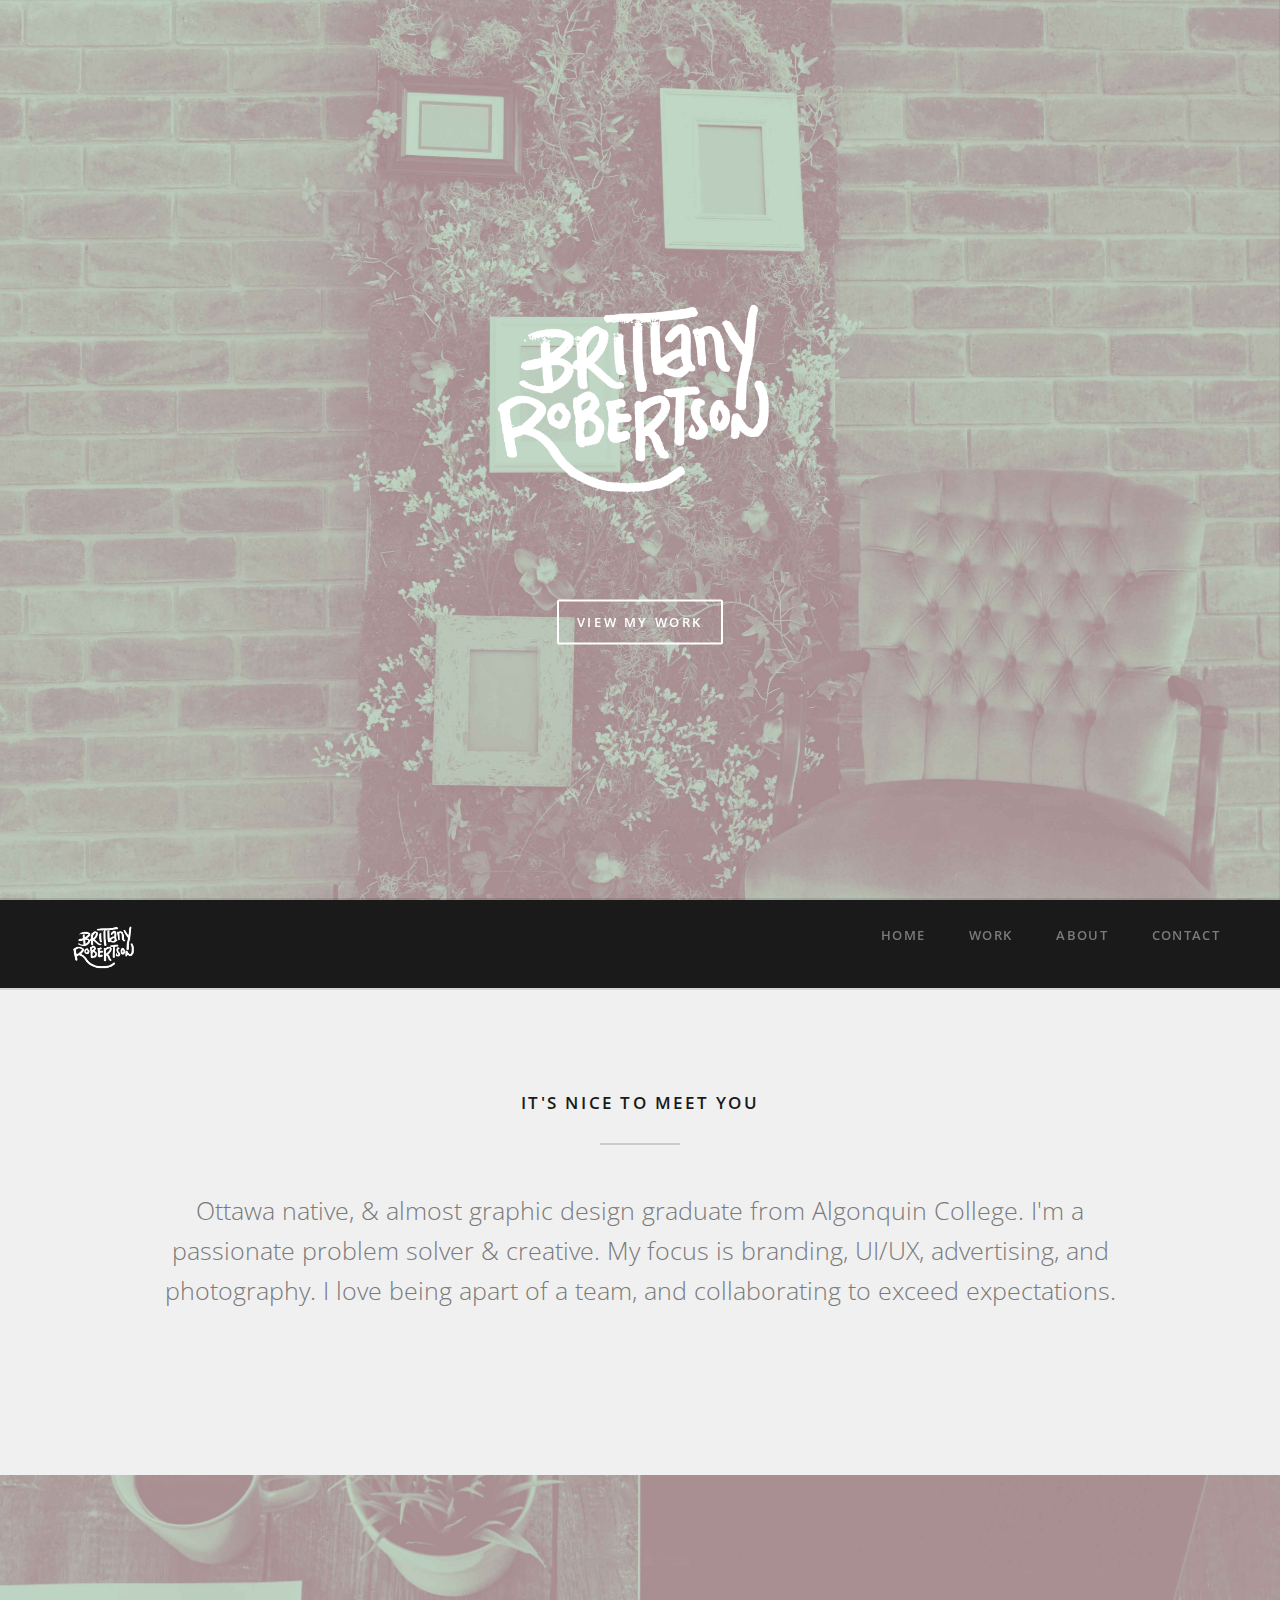
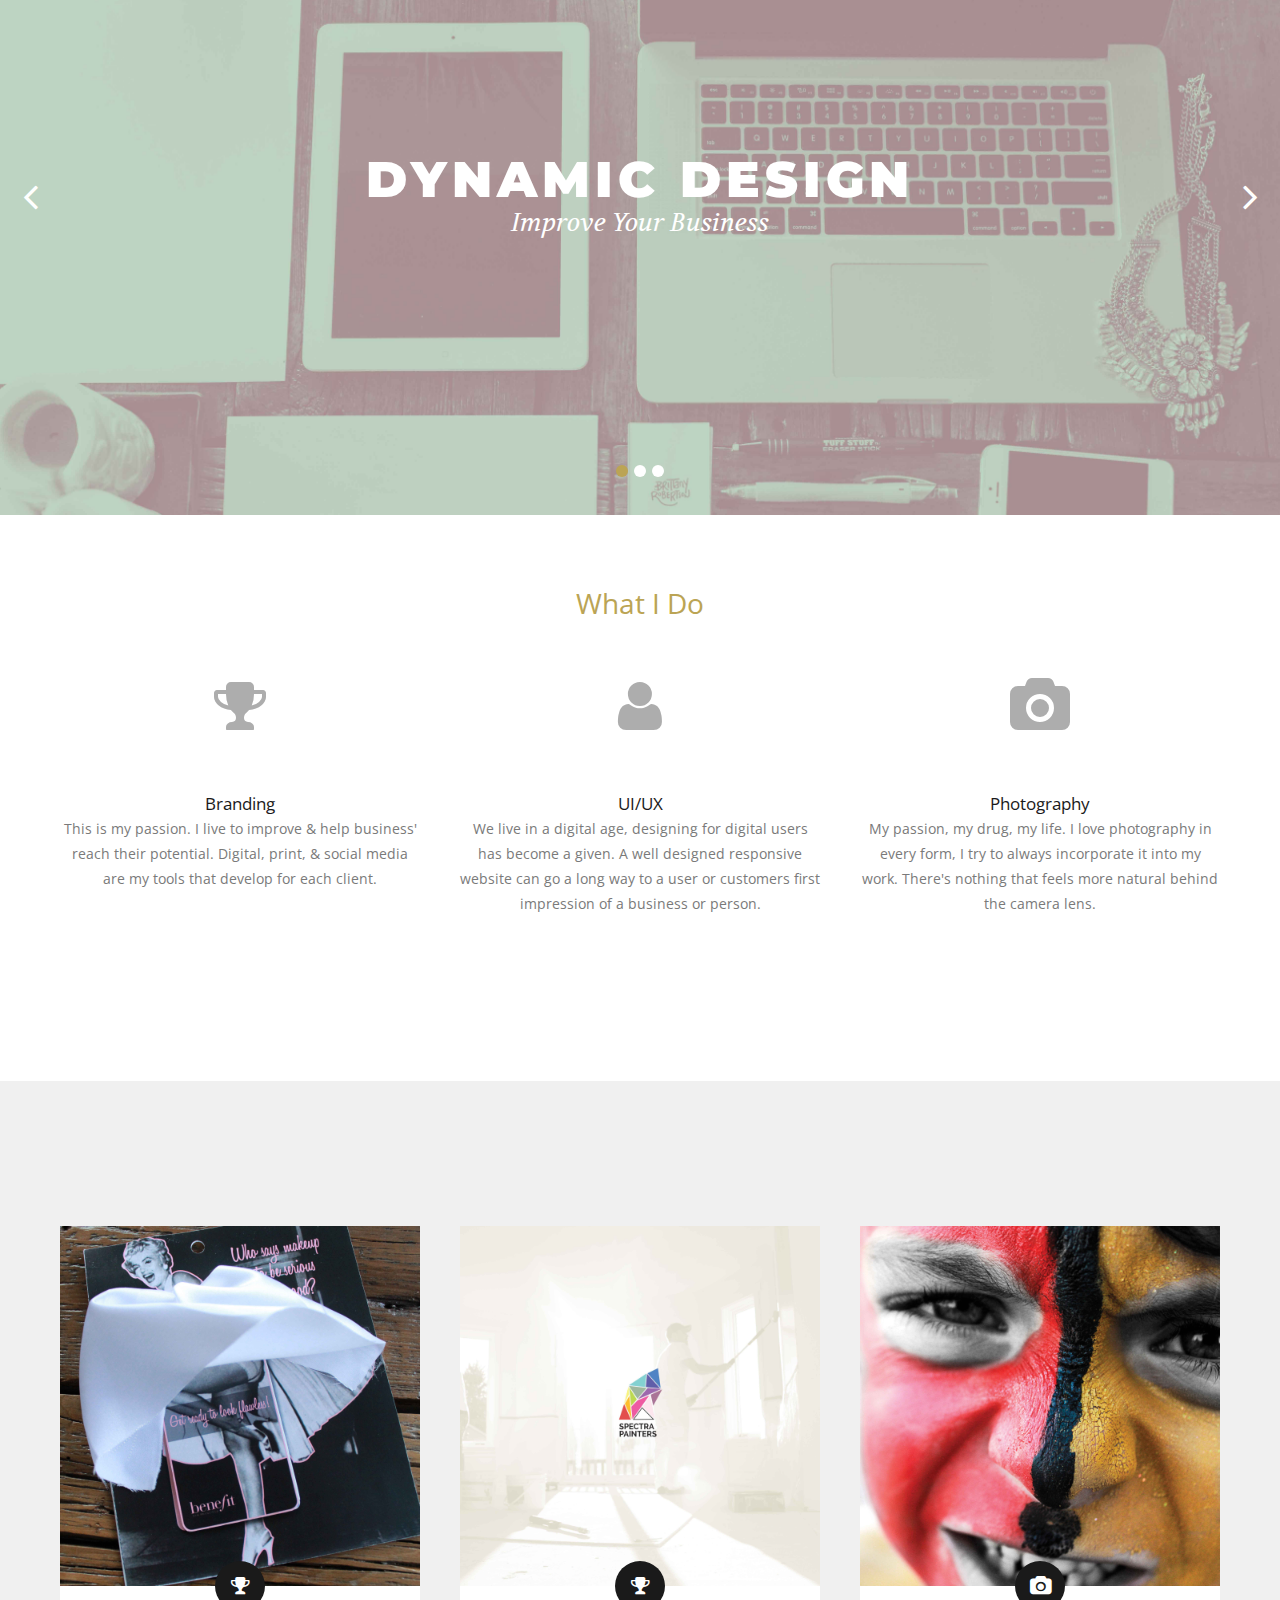
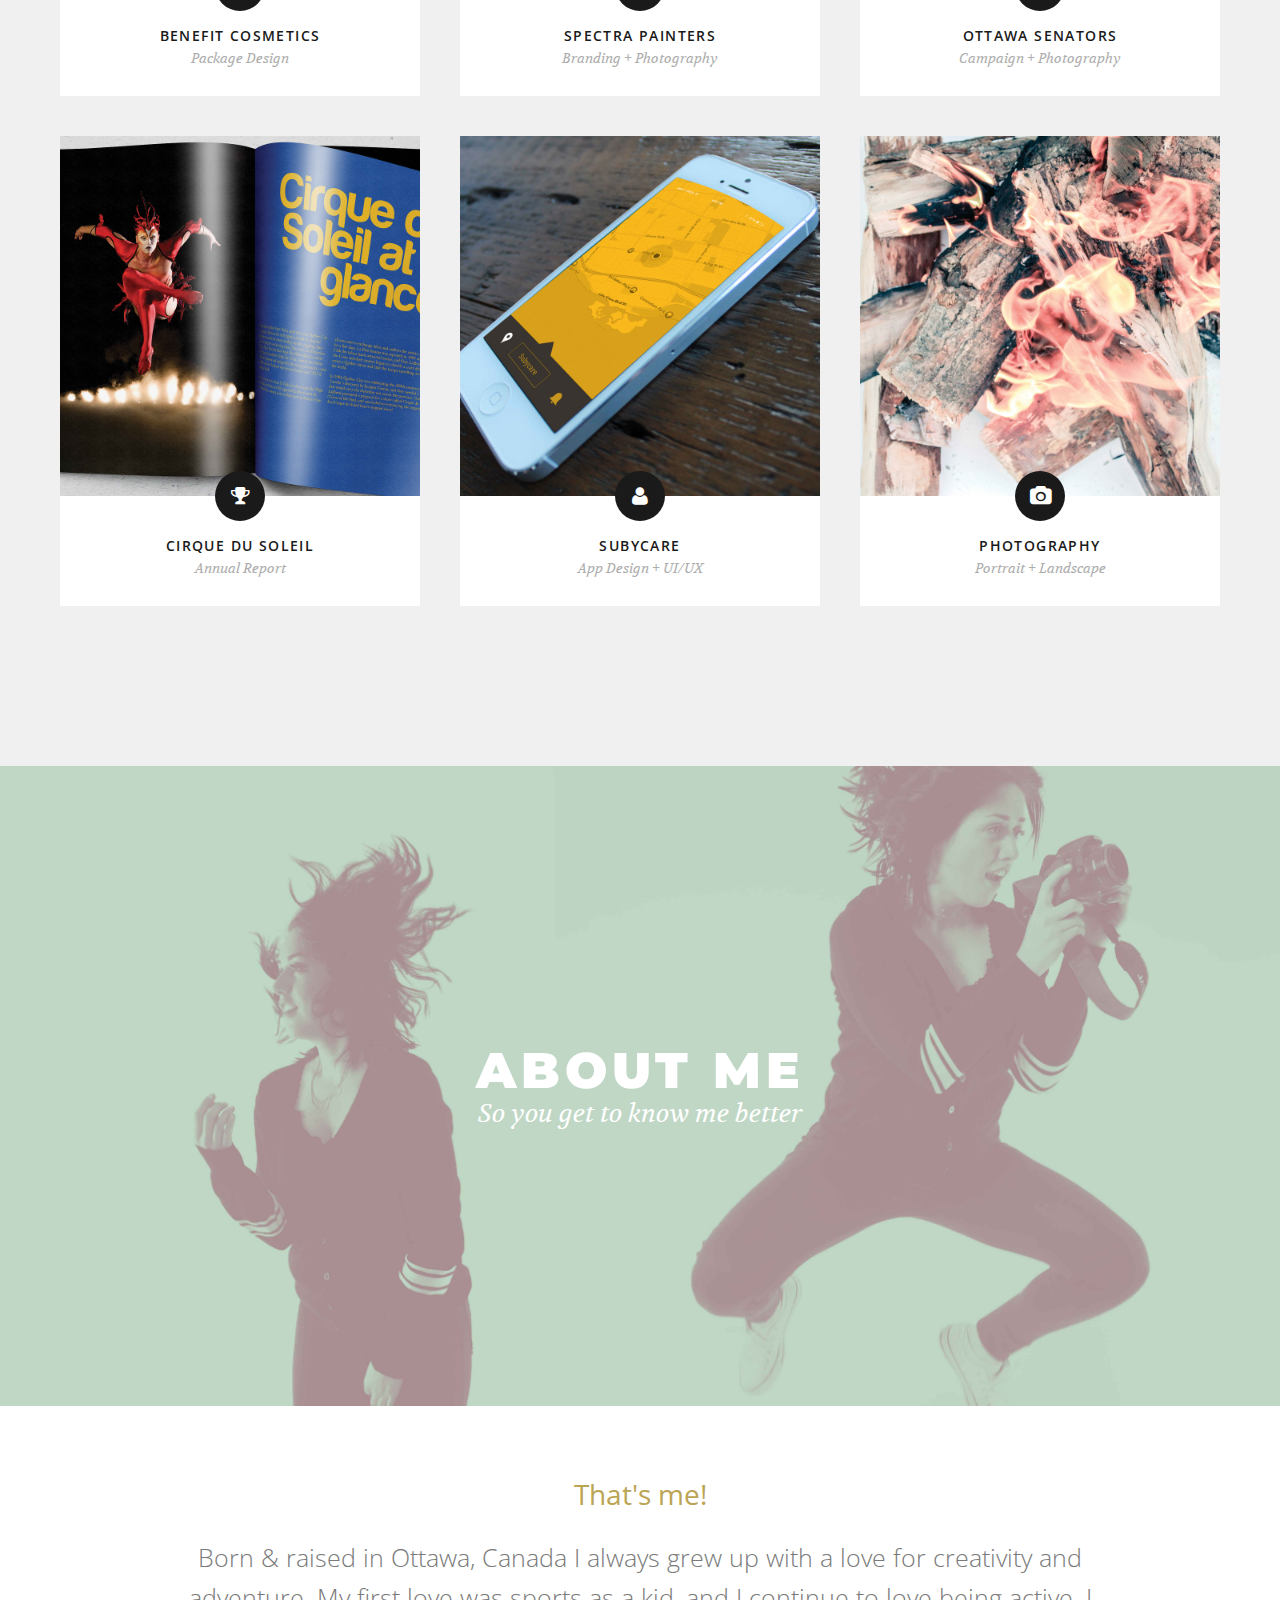
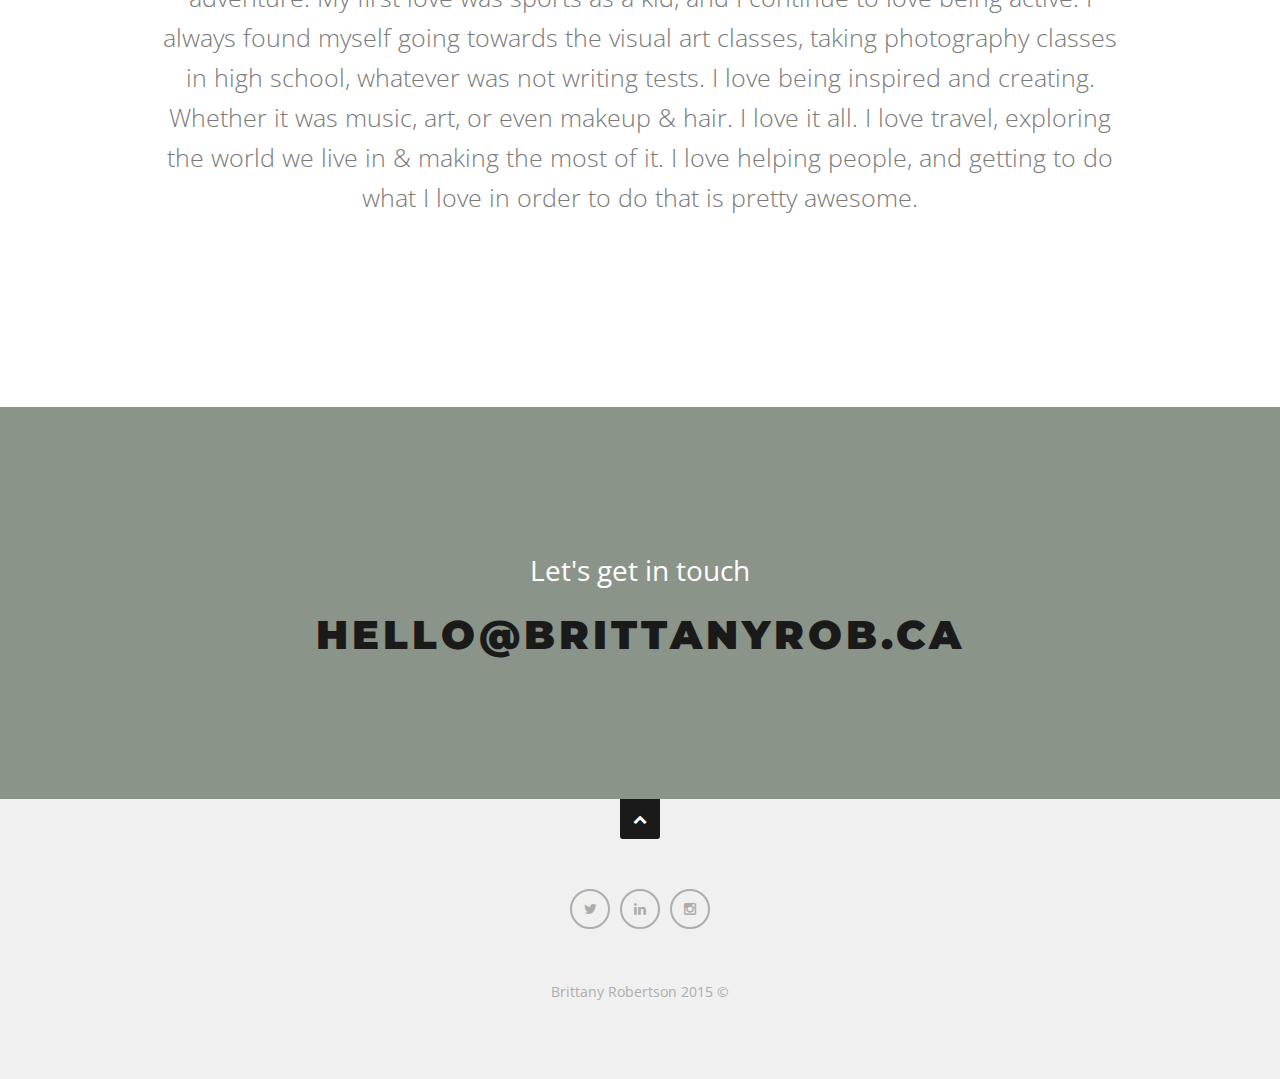
==== commit 00d1ca08: "." ====
--- a/index.html
+++ b/index.html
@@ -293,10 +293,11 @@
 			<!-- Portfolio thumb 2 -->
 				<div class="four columns medium-six columns small-twelve columns fade-it">
 				<div class="portfolio-thumb">
-					<a class="popup-gallery" href="images/benefit.jpg">
-					<a class="popup-gallery" href="images/spectra.jpg">
-					<a class="popup-gallery" href="images/benefit-1.jpg">
-					<a class="popup-gallery" href="images/benefit.jpg">
+					<a class="popup-gallery" href="images/spectra-square.jpg">
+					<a class="popup-gallery" href="images/spectra-square-2.jpg">
+					<a class="popup-gallery" href="images/spectra-square-3.jpg">
+					<a class="popup-gallery" href="images/spectra-square-4.jpg">
+					<a class="popup-gallery" href="images/spectra-square-5.jpg">
 						<img src="images/spectra-square.jpg" alt="placeholder-thumbnail">
 						<i class="fa fa-trophy"></i>
 						<b>Spectra Painters</b>
@@ -309,10 +310,11 @@
 			<!-- Portfolio thumb 3 -->
 			<div class="four columns medium-six columns small-twelve columns fade-it">
 				<div class="portfolio-thumb">
-					<a class="popup-gallery" href="images/benefit.jpg">
-					<a class="popup-gallery" href="images/spectra.jpg">
-					<a class="popup-gallery" href="images/benefit-1.jpg">
-					<a class="popup-gallery" href="images/benefit.jpg">
+					<a class="popup-gallery" href="images/sens-square.jpg">
+					<a class="popup-gallery" href="images/sens-square-2.jpg">
+					<a class="popup-gallery" href="images/sens-square-3.jpg">
+					<a class="popup-gallery" href="images/sens-square-4.jpg">
+					<a class="popup-gallery" href="images/sens-square-5.jpg">
 						<img src="images/sens-square.jpg" alt="placeholder-thumbnail">
 						<i class="fa fa-camera"></i>
 						<b>Ottawa Senators</b>
@@ -325,10 +327,11 @@
 			<!-- Portfolio thumb 4 -->
 			<div class="four columns medium-six columns small-twelve columns fade-it">
 				<div class="portfolio-thumb">
-					<a class="popup-gallery" href="images/benefit.jpg">
-					<a class="popup-gallery" href="images/spectra.jpg">
-					<a class="popup-gallery" href="images/benefit-1.jpg">
-					<a class="popup-gallery" href="images/benefit.jpg">
+					<a class="popup-gallery" href="images/cirque-square-2.jpg">
+					<a class="popup-gallery" href="images/cirque-square-3.jpg">
+					<a class="popup-gallery" href="images/cirque-square-4.jpg">
+					<a class="popup-gallery" href="images/cirque-square-5.jpg">
+					<a class="popup-gallery" href="images/cirque-square-6.jpg">
 						<img src="images/cirque-square.jpg" alt="placeholder-thumbnail">
 						<i class="fa fa-trophy"></i>
 						<b>Cirque Du Soleil</b>
@@ -341,10 +344,9 @@
 			<!-- Portfolio thumb 5 -->
 			<div class="four columns medium-six columns small-twelve columns fade-it">
 				<div class="portfolio-thumb">
-					<a class="popup-gallery" href="images/benefit.jpg">
-					<a class="popup-gallery" href="images/spectra.jpg">
-					<a class="popup-gallery" href="images/benefit-1.jpg">
-					<a class="popup-gallery" href="images/benefit.jpg">
+					<a class="popup-gallery" href="images/subycare-square.jpg">
+					<a class="popup-gallery" href="images/subycare-square-2.jpg">
+					<a class="popup-gallery" href="images/subycare-square-3.jpg">
 						<img src="images/subycare-square.jpg" alt="placeholder-thumbnail">
 						<i class="fa fa-user"></i>
 						<b>Subycare</b>
@@ -357,10 +359,11 @@
 			<!-- Portfolio thumb 6 -->
 			<div class="four columns medium-six columns small-twelve columns fade-it">
 				<div class="portfolio-thumb">
-					<a class="popup-gallery" href="images/benefit.jpg">
-					<a class="popup-gallery" href="images/spectra.jpg">
-					<a class="popup-gallery" href="images/benefit-1.jpg">
-					<a class="popup-gallery" href="images/benefit.jpg">
+					<a class="popup-gallery" href="images/fire-square.jpg">
+					<a class="popup-gallery" href="images/fire-square-2.jpg">
+					<a class="popup-gallery" href="images/fire-square-3.jpg">
+					<a class="popup-gallery" href="images/fire-square-4.jpg">
+					<a class="popup-gallery" href="images/fire-square-5.jpg">
 						<img src="images/fire-square.jpg" alt="placeholder-thumbnail">
 						<i class="fa fa-camera"></i>
 						<b>Photography</b>
@@ -396,7 +399,7 @@
 		<div class="row">
 			<div class="ten columns center margin-bottom">
 				<h2 class="text-color">That's me!</h2>
-				<p class="big thin">If you haven't already figured it out I'm a graphic designer. Born & raised in Ottawa, Canada I always grew up with a love for creativity and adventure. I consider myself a very diverse human being. My first love was sports as a kid, and I continue to love being active. I always found myself going towards the visual art classes, taking photography classes in high school, whatever was not writing tests. I love being inspired and creating. Whether it was music, art, or even makeup and hair. I love it all. I love travel, exploring the world we live in and making the most of it. I love helping people, and getting to do what I love in order to do that is pretty awesome.</p>
+				<p class="big thin"> Born & raised in Ottawa, Canada I always grew up with a love for creativity and adventure. My first love was sports as a kid, and I continue to love being active. I always found myself going towards the visual art classes, taking photography classes in high school, whatever was not writing tests. I love being inspired and creating. Whether it was music, art, or even makeup & hair. I love it all. I love travel, exploring the world we live in & making the most of it. I love helping people, and getting to do what I love in order to do that is pretty awesome.</p>
 			</div>
 		</div>
 
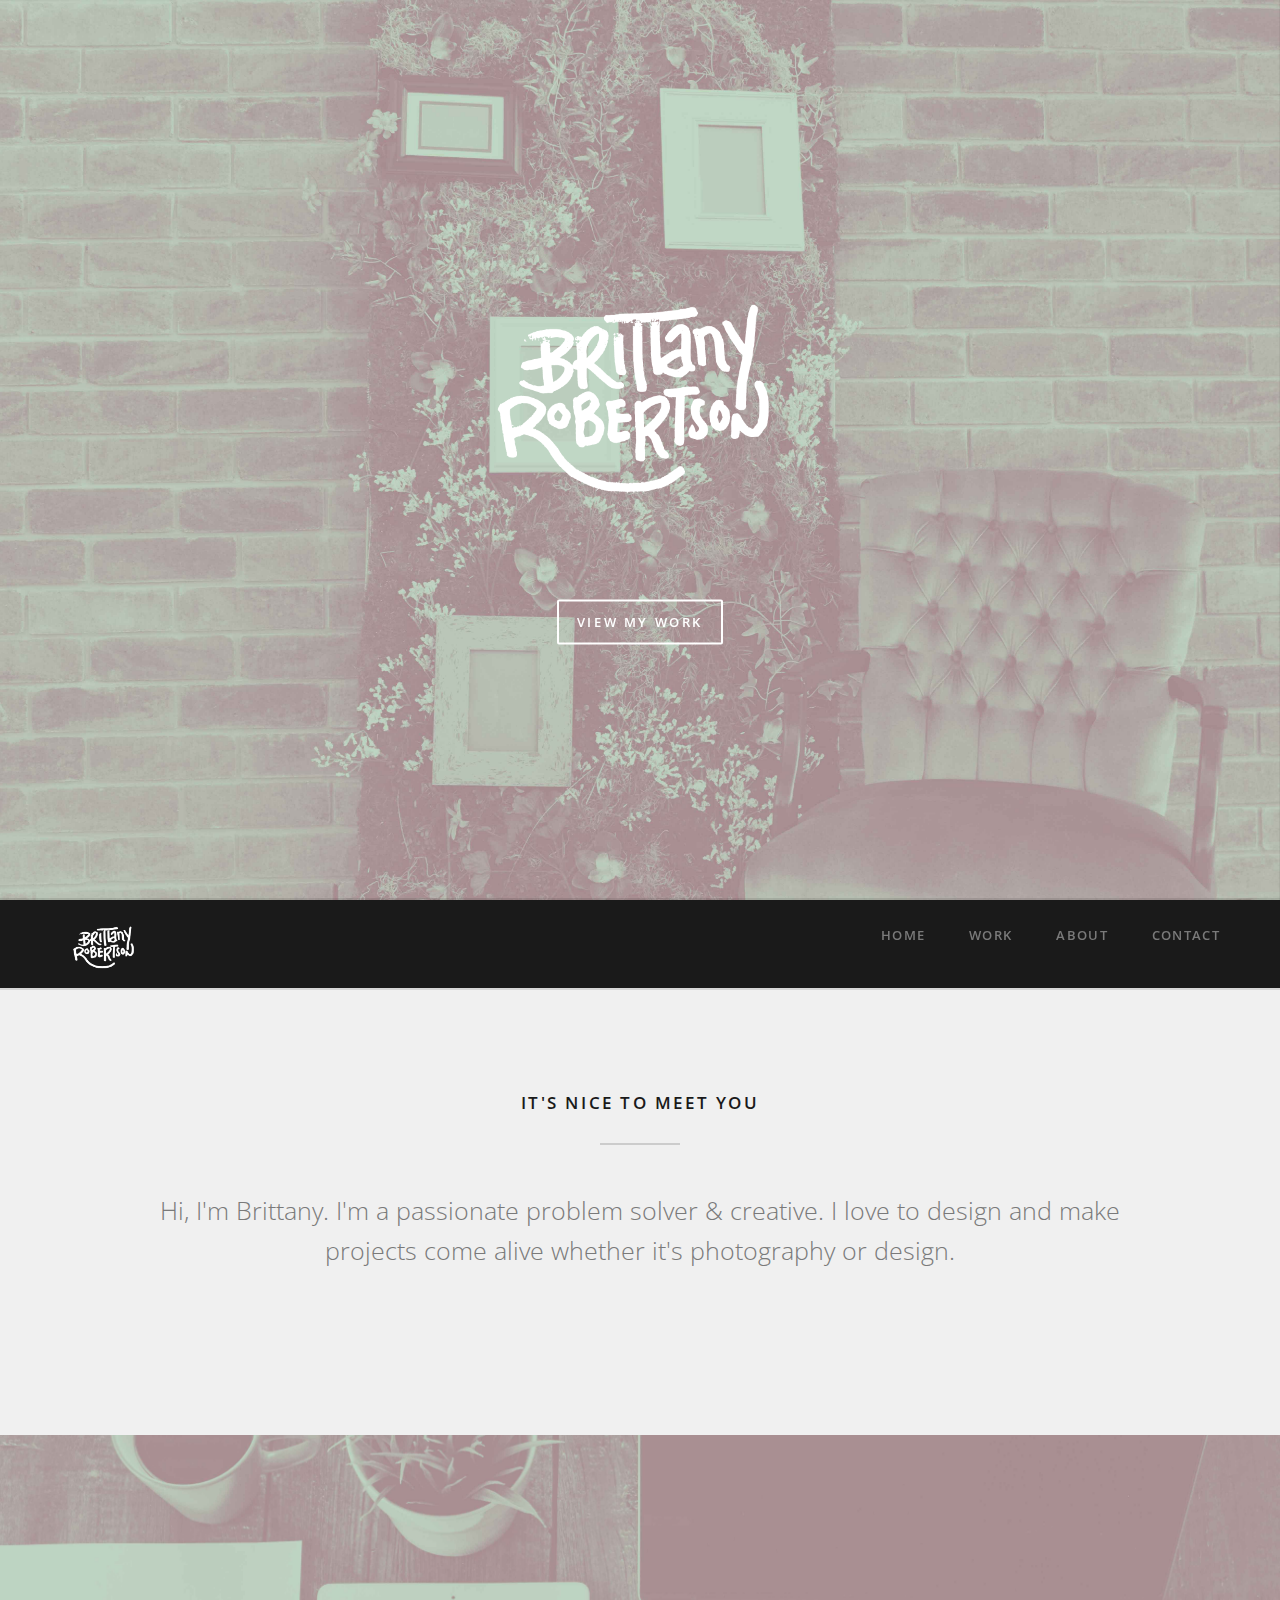
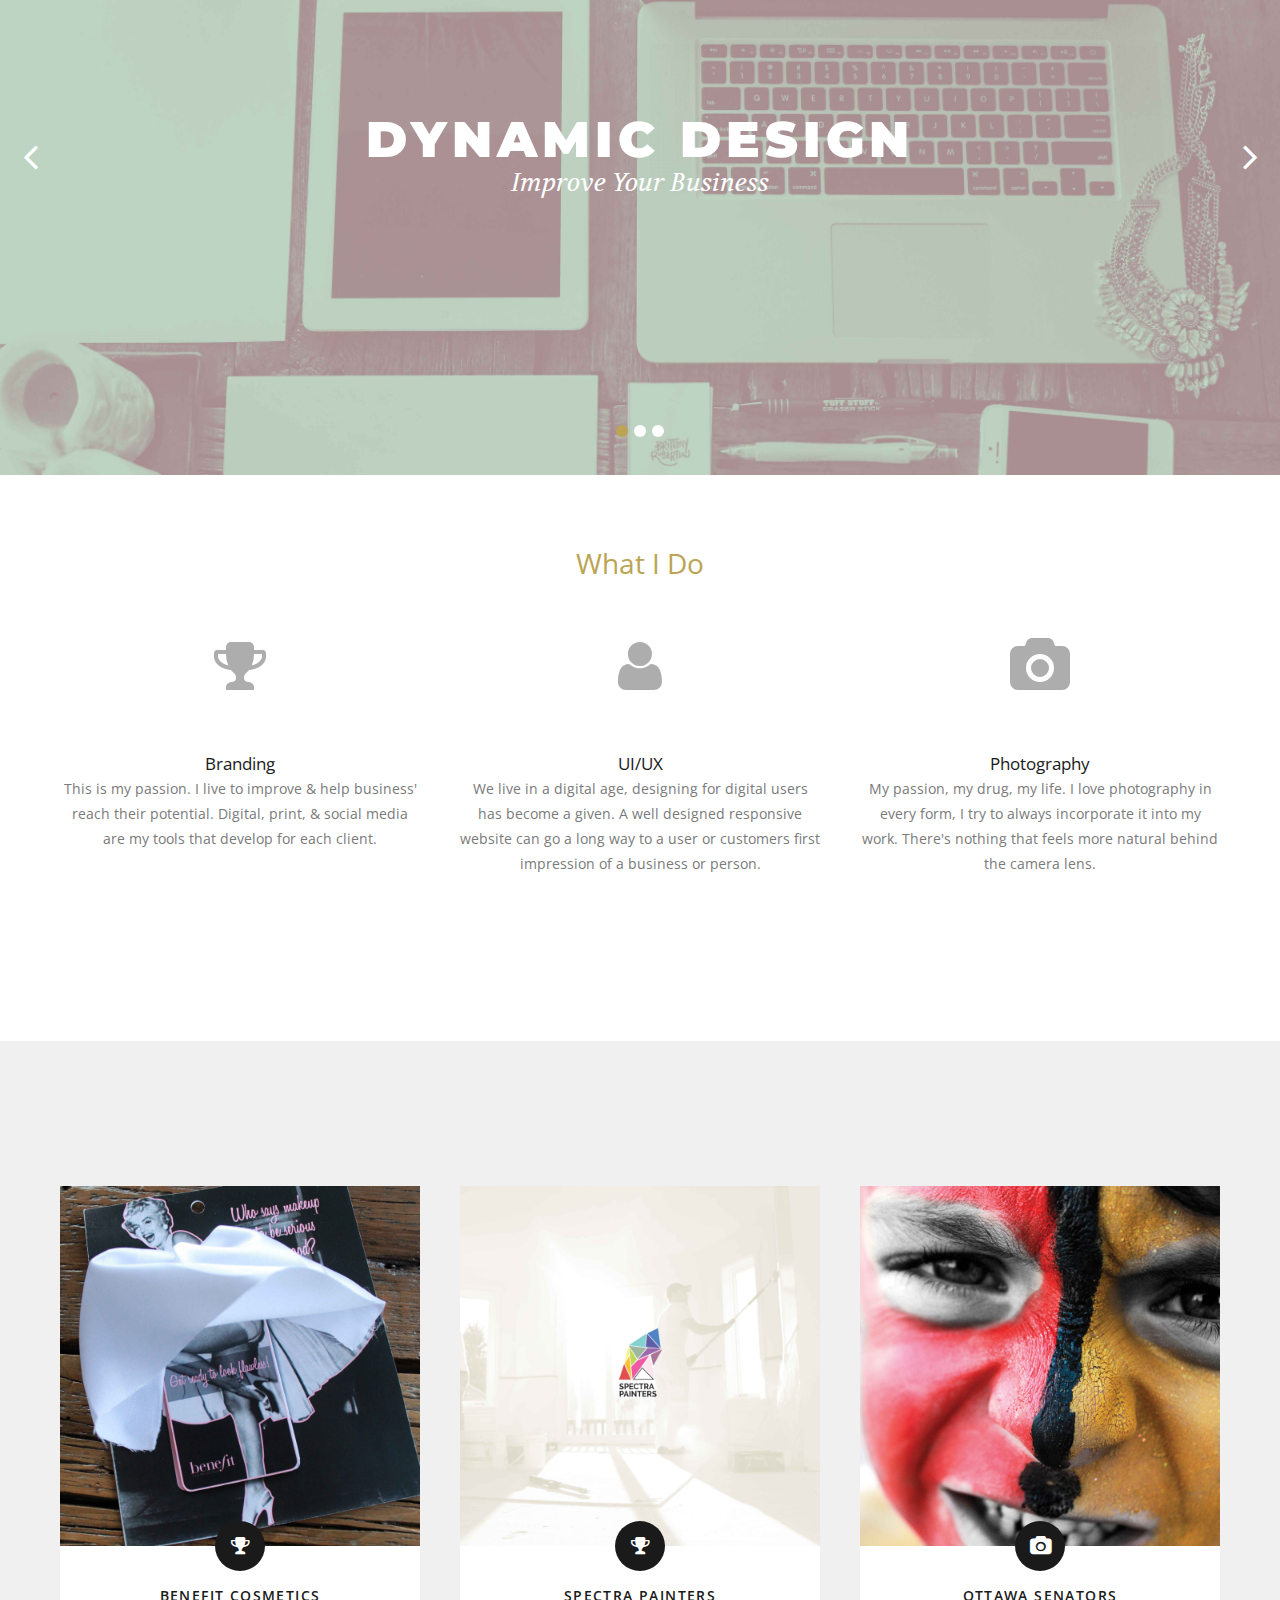
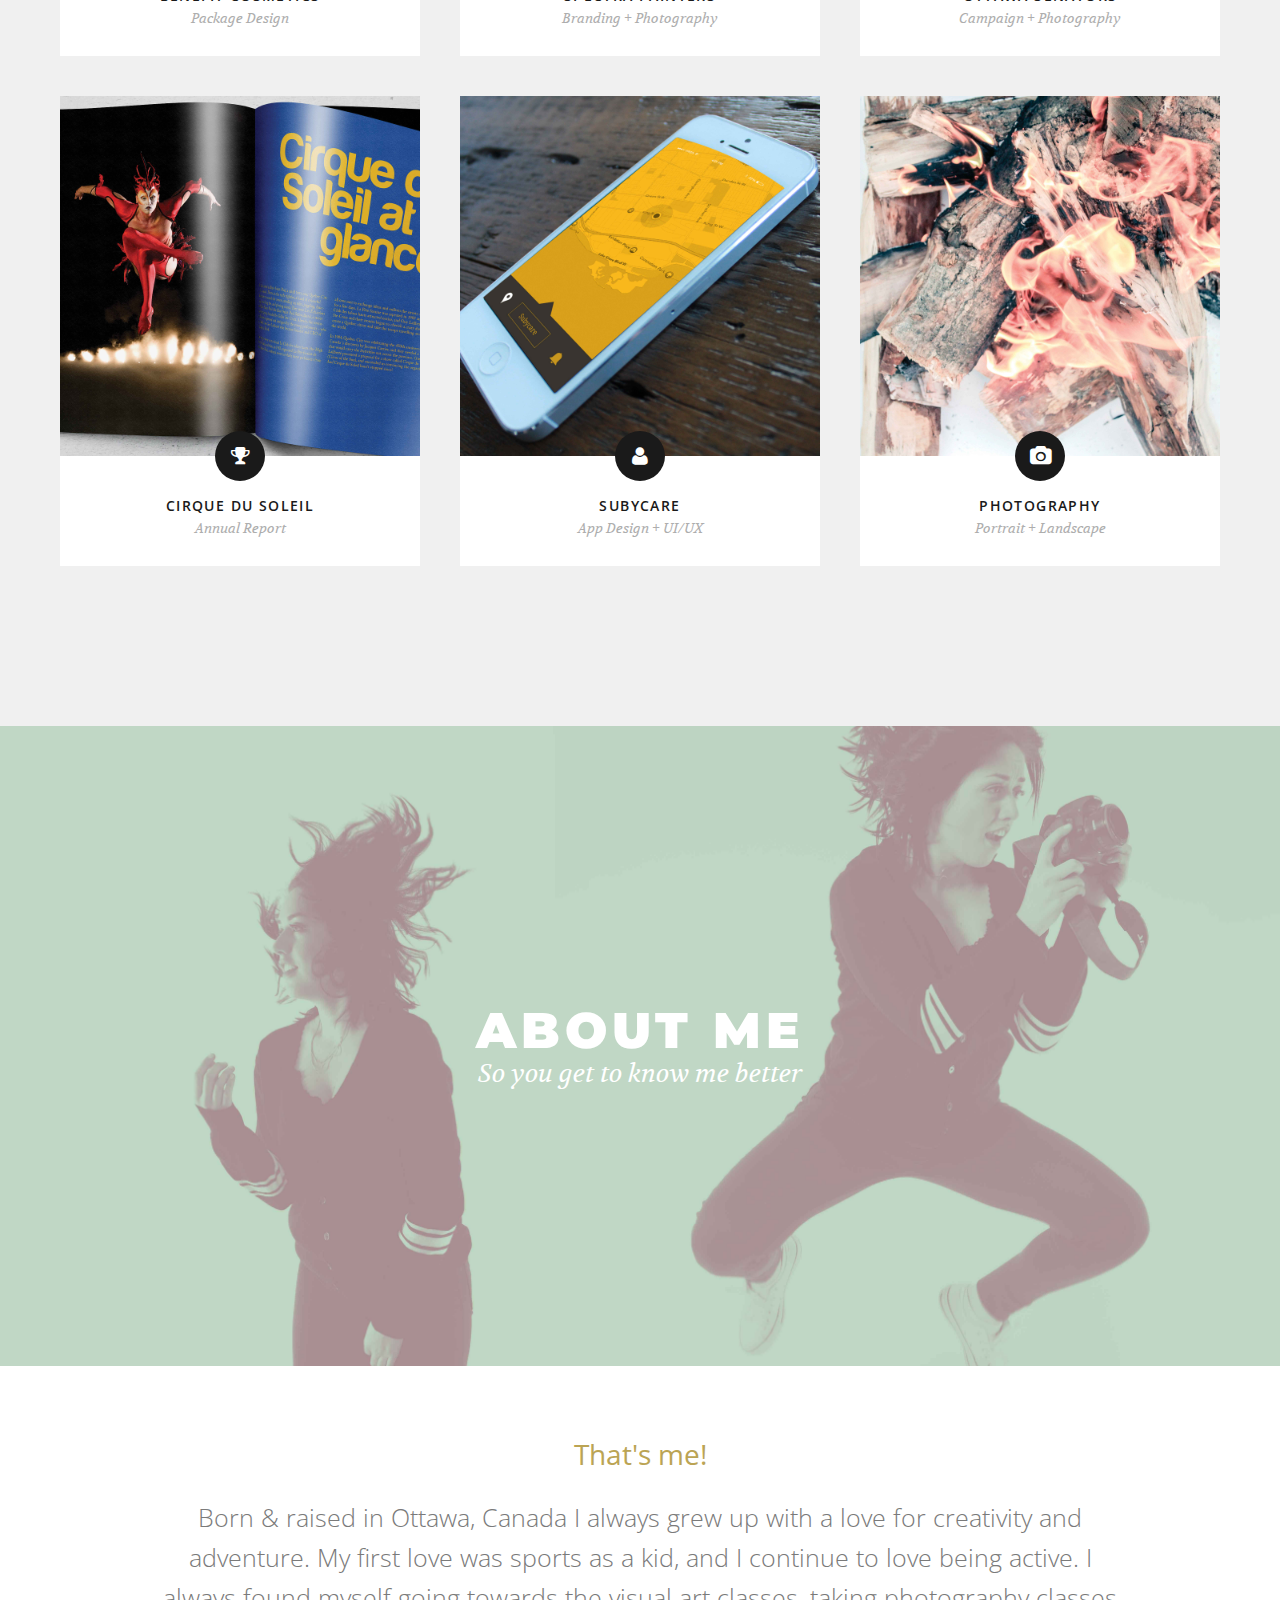
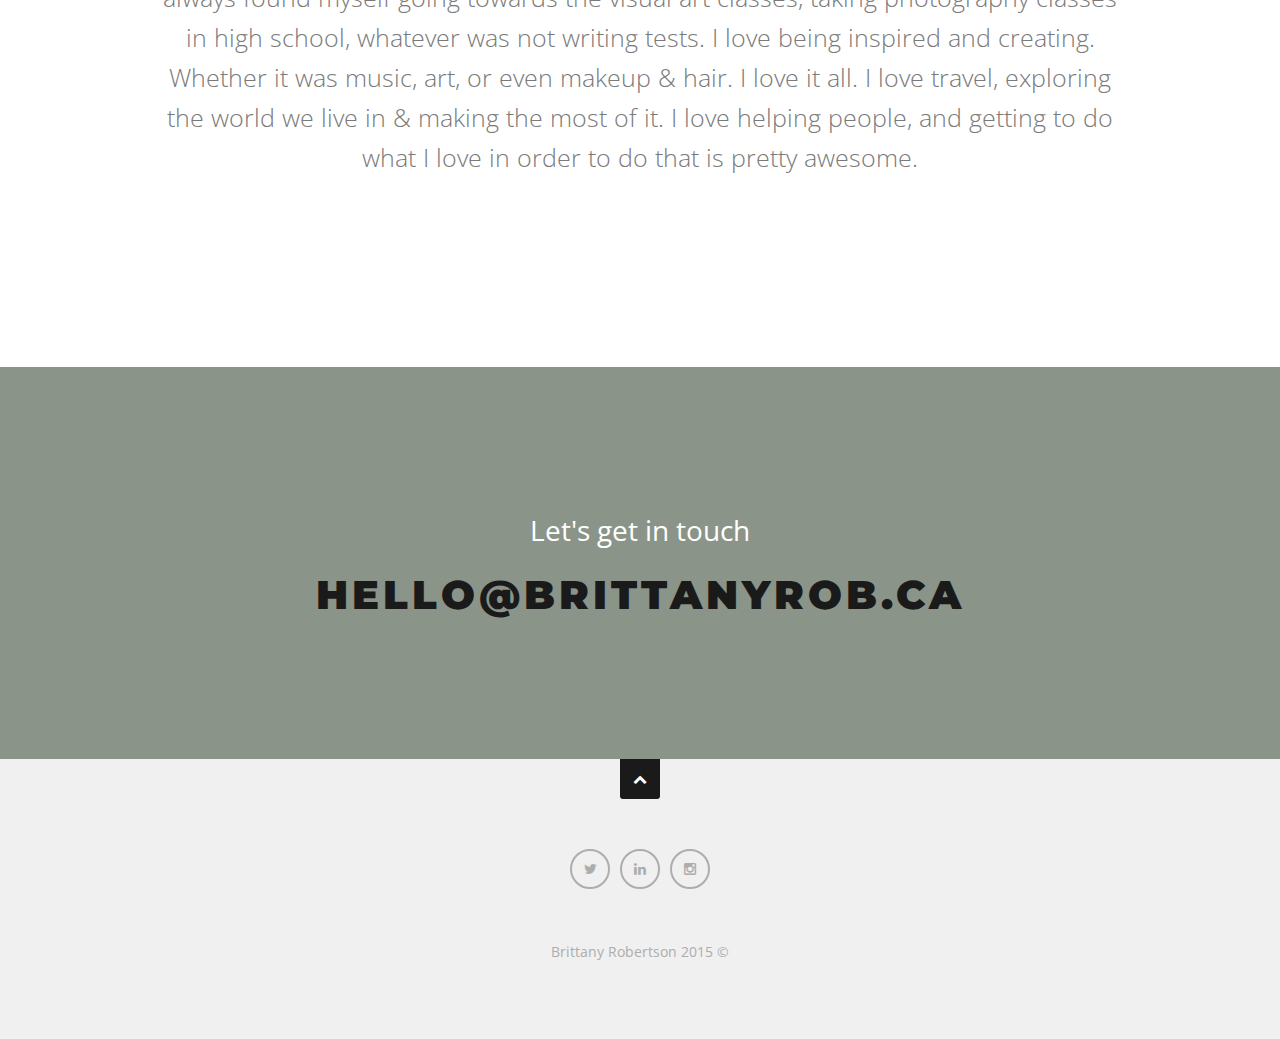
==== commit 78f6e971: "." ====
--- a/index.html
+++ b/index.html
@@ -37,7 +37,7 @@
 	<link rel="stylesheet" href="css/style.css">
 	
 	<!-- Favicon -->
-	<link rel="shortcut icon" href="images/favicon.ico">
+	<link rel="shortcut icon" href="images/favicon.png">
 	
 	<!--[if lt IE 9]>
 		<script src="http://html5shim.googlecode.com/svn/trunk/html5.js"></script>
@@ -160,7 +160,7 @@
 				</div>
 
 				<!-- Text and a button -->
-				<p class="big thin">Ottawa native, & almost graphic design graduate from Algonquin College. I'm a passionate problem solver & creative. My focus is branding, UI/UX, advertising, and photography. I love being apart of a team, and collaborating to exceed expectations.</p>
+				<p class="big thin">Hi, I'm Brittany. I'm a passionate problem solver & creative. I love to design and make projects come alive whether it's photography or design.</p>
 				
 			</div>
 		</div>
@@ -313,7 +313,6 @@
 					<a class="popup-gallery" href="images/sens-square.jpg">
 					<a class="popup-gallery" href="images/sens-square-2.jpg">
 					<a class="popup-gallery" href="images/sens-square-3.jpg">
-					<a class="popup-gallery" href="images/sens-square-4.jpg">
 					<a class="popup-gallery" href="images/sens-square-5.jpg">
 						<img src="images/sens-square.jpg" alt="placeholder-thumbnail">
 						<i class="fa fa-camera"></i>
